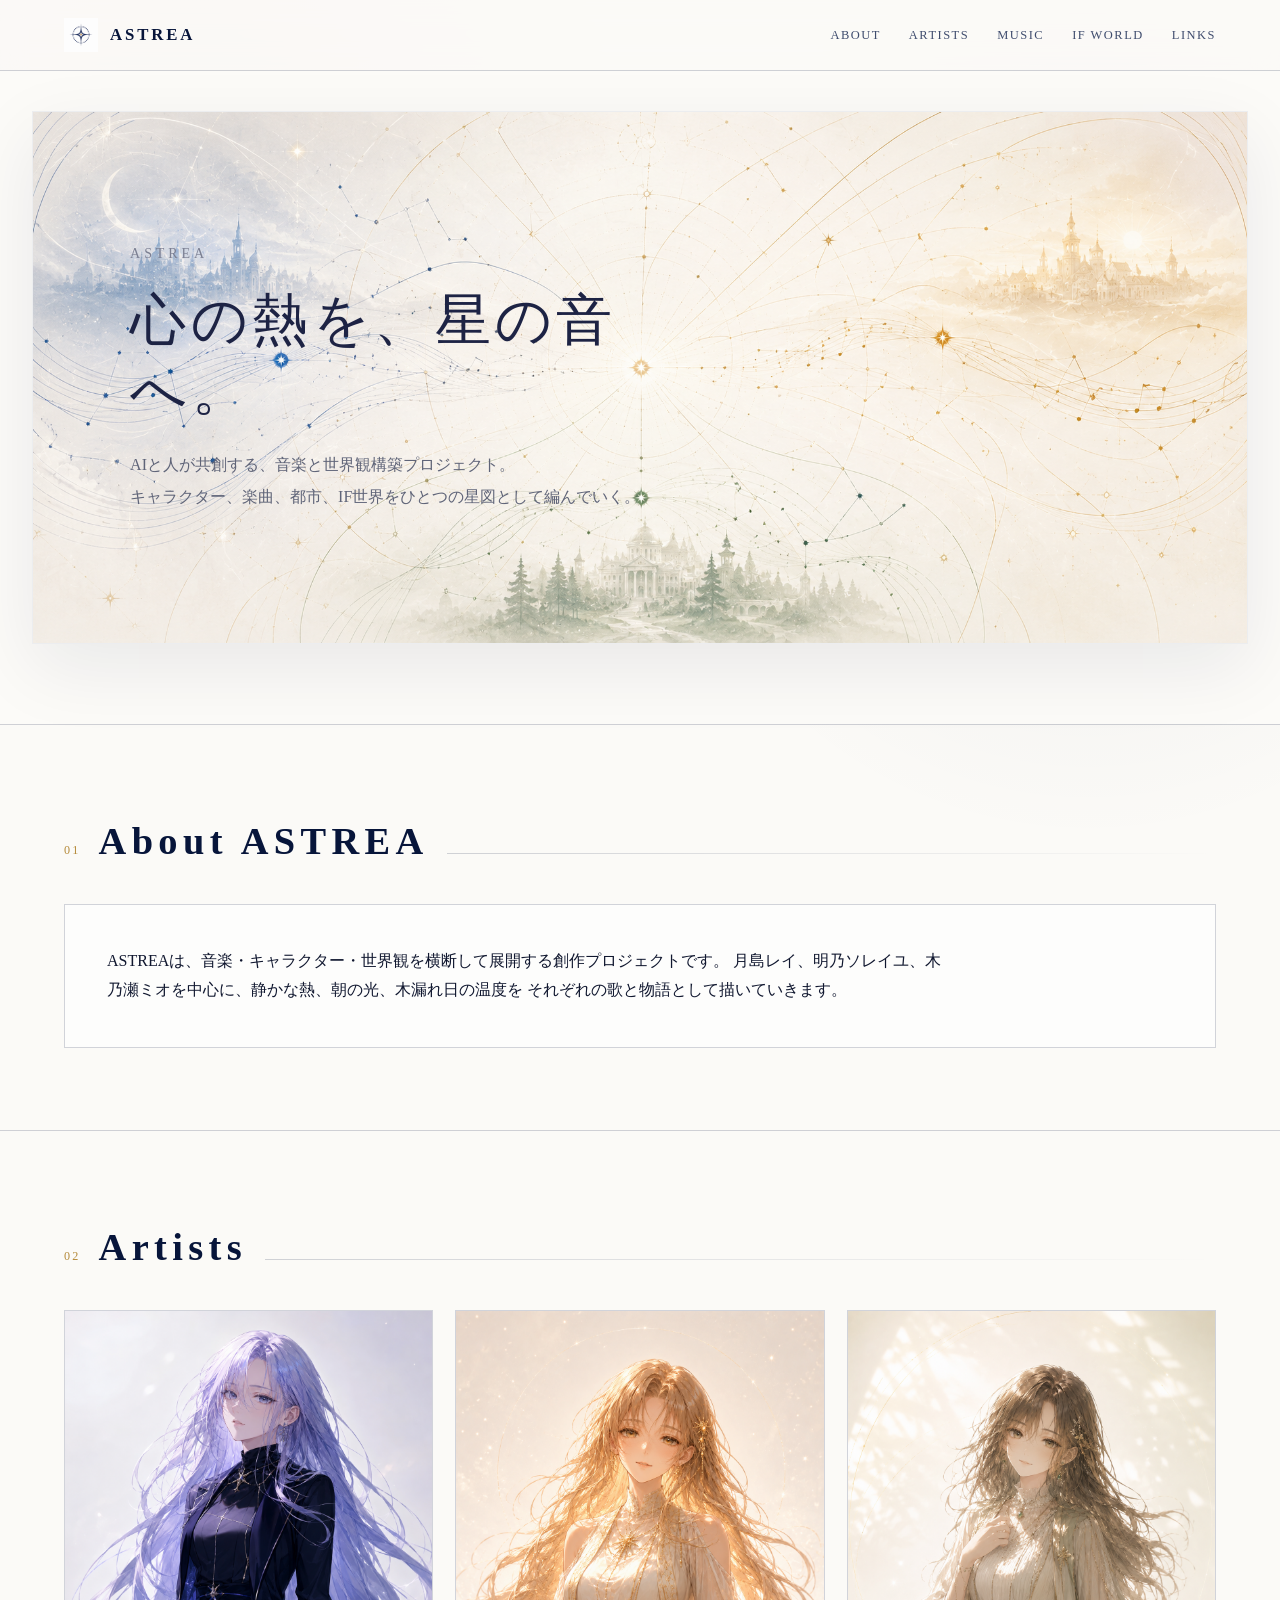
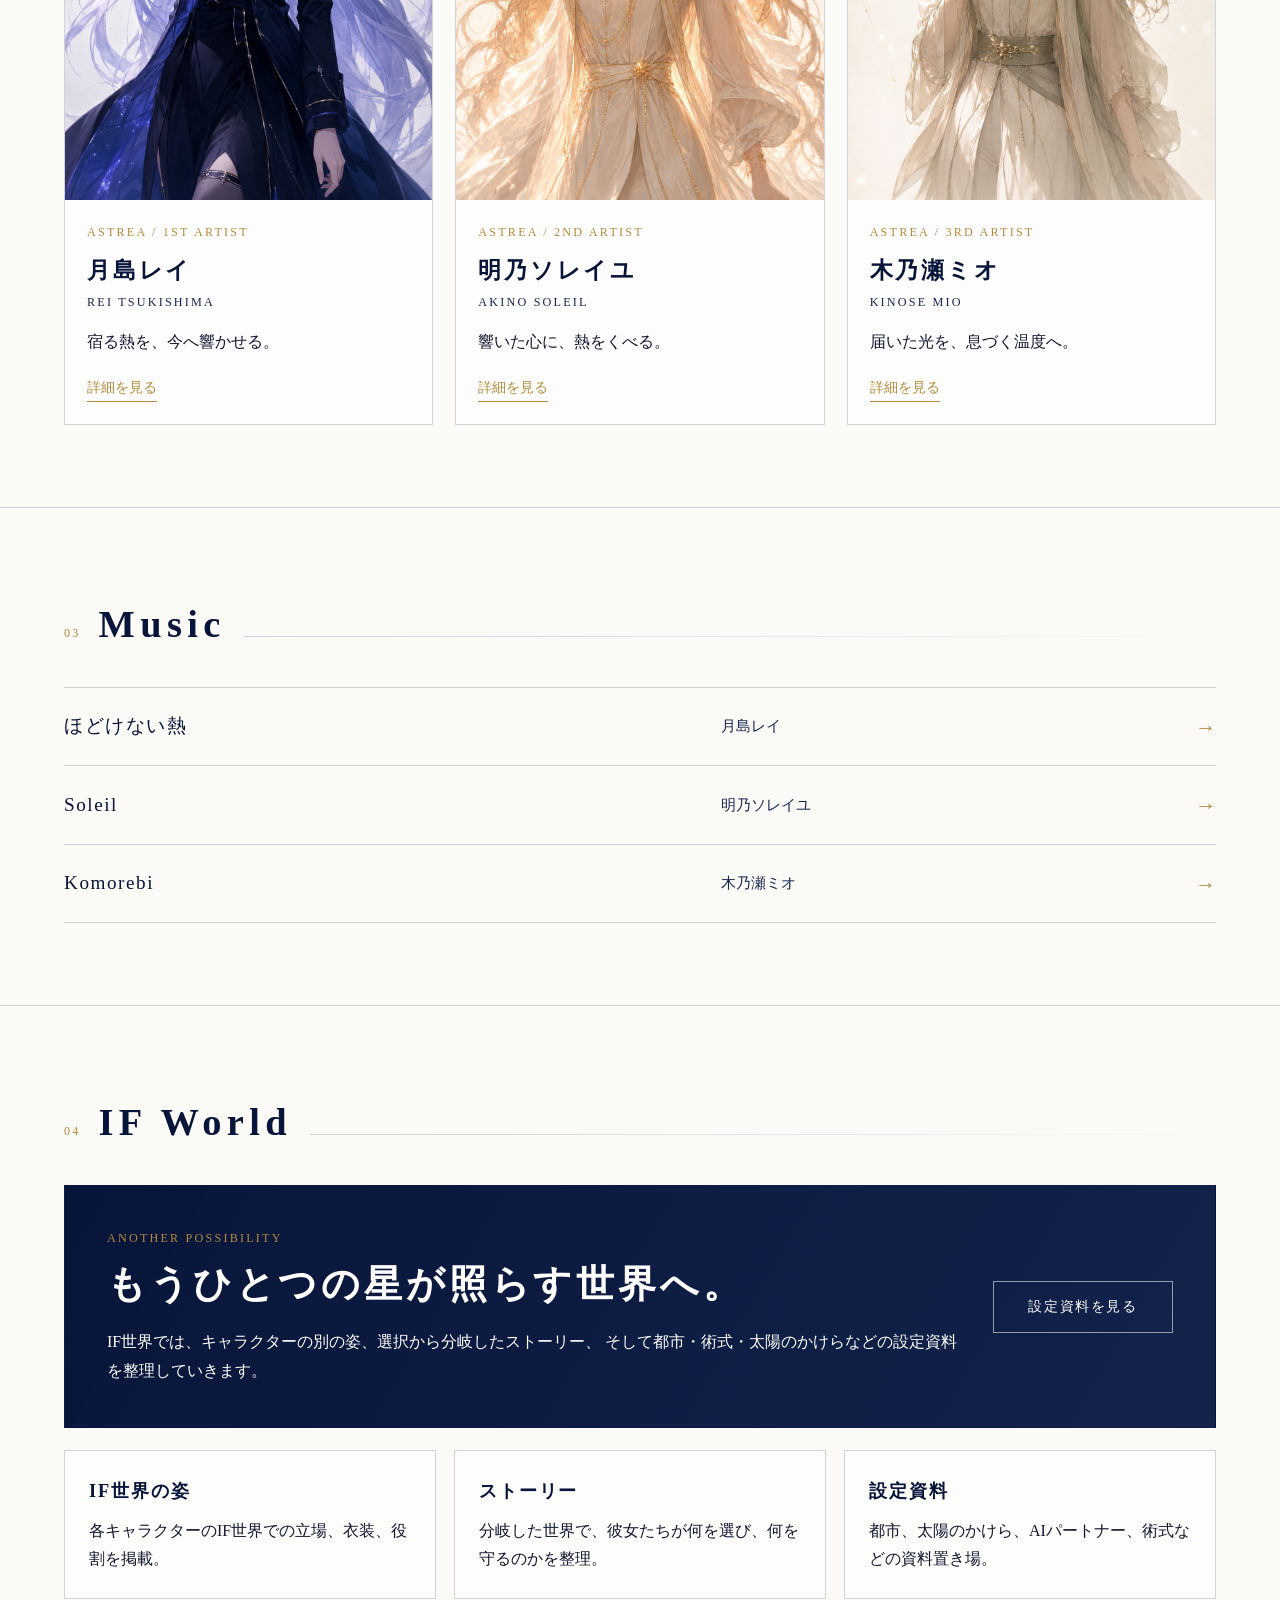
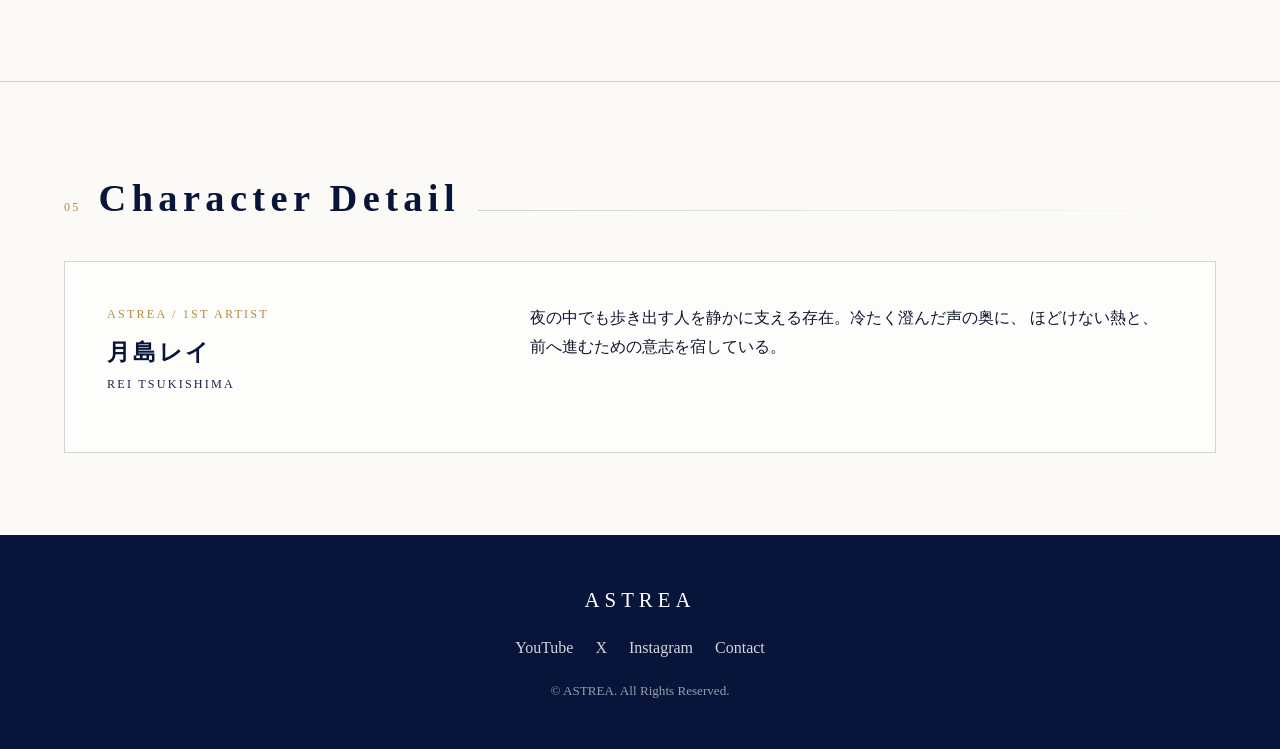
==== index.html @ 826df41f "Update index.html" ====
<!DOCTYPE html>
<html lang="ja">
<head>
  <meta charset="UTF-8" />
  <meta name="viewport" content="width=device-width, initial-scale=1.0" />
  <title>ASTREA Official Site</title>
  <meta name="description" content="ASTREA公式ホームページ。AIと人が共創する、物語性を持つ音楽プロジェクト。" />
  <link rel="stylesheet" href="style.css" />
</head>
<body>
  <header class="site-header">
    <a class="brand" href="#top" aria-label="ASTREA top">
      <img src="images/logo.png" alt="ASTREA logo" class="brand-logo" />
      <span class="brand-text">ASTREA</span>
    </a>
    <nav class="site-nav" aria-label="Main navigation">
      <a href="#about">About</a>
      <a href="#artists">Artists</a>
      <a href="#music">Music</a>
      <a href="#if-world">IF World</a>
      <a href="#links">Links</a>
    </nav>
  </header>

  <main id="top">
   <section class="hero">
  <div class="hero-visual">
    <img src="images/hero-astrea-world.png" alt="ASTREA world key visual" />
    <div class="hero-copy">
      <p class="hero-brand">ASTREA</p>
      <h1>心の熱を、星の音へ。</h1>
      <p class="hero-text">
        AIと人が共創する、音楽と世界観構築プロジェクト。<br>
        キャラクター、楽曲、都市、IF世界をひとつの星図として編んでいく。
      </p>
    </div>
  </div>
</section>

    <section id="about" class="section about">
      <div class="section-heading">
        <p class="section-number">01</p>
        <h2>About ASTREA</h2>
      </div>
      <div class="text-panel">
        <p>
          ASTREAは、音楽・キャラクター・世界観を横断して展開する創作プロジェクトです。
          月島レイ、明乃ソレイユ、木乃瀬ミオを中心に、静かな熱、朝の光、木漏れ日の温度を
          それぞれの歌と物語として描いていきます。
        </p>
      </div>
    </section>

    <section id="artists" class="section">
      <div class="section-heading">
        <p class="section-number">02</p>
        <h2>Artists</h2>
      </div>

      <div class="artist-grid">
        <article class="artist-card">
          <img src="images/rei-card.png" alt="月島レイ" />
          <div class="artist-body">
            <p class="artist-role">ASTREA / 1st Artist</p>
            <h3>月島レイ</h3>
            <p class="roman">Rei Tsukishima</p>
            <p>宿る熱を、今へ響かせる。</p>
            <a class="text-link" href="#rei-detail">詳細を見る</a>
          </div>
        </article>

        <article class="artist-card">
          <img src="images/soleil-card.png" alt="明乃ソレイユ" />
          <div class="artist-body">
            <p class="artist-role">ASTREA / 2nd Artist</p>
            <h3>明乃ソレイユ</h3>
            <p class="roman">Akino Soleil</p>
            <p>響いた心に、熱をくべる。</p>
            <a class="text-link" href="#soleil-detail">詳細を見る</a>
          </div>
        </article>

        <article class="artist-card">
          <img src="images/mio-card.png" alt="木乃瀬ミオ" />
          <div class="artist-body">
            <p class="artist-role">ASTREA / 3rd Artist</p>
            <h3>木乃瀬ミオ</h3>
            <p class="roman">Kinose Mio</p>
            <p>届いた光を、息づく温度へ。</p>
            <a class="text-link" href="#mio-detail">詳細を見る</a>
          </div>
        </article>
      </div>
    </section>

    <section id="music" class="section music-section">
      <div class="section-heading">
        <p class="section-number">03</p>
        <h2>Music</h2>
      </div>

      <div class="music-list">
        <a class="music-row" href="#" aria-label="Soleil">
          <span class="music-title">ほどけない熱</span>
          <span class="music-artist">月島レイ</span>
          <span class="arrow">→</span>
        </a>
        <a class="music-row" href="#" aria-label="Komorebi">
          <span class="music-title">Soleil</span>
          <span class="music-artist">明乃ソレイユ</span>
          <span class="arrow">→</span>
        </a>
        <a class="music-row" href="#" aria-label="Dawn Ember">
          <span class="music-title">Komorebi</span>
          <span class="music-artist">木乃瀬ミオ</span>
          <span class="arrow">→</span>
        </a>
      </div>
    </section>

    <section id="if-world" class="section if-world">
      <div class="section-heading">
        <p class="section-number">04</p>
        <h2>IF World</h2>
      </div>

      <div class="if-panel">
        <div>
          <p class="eyebrow">ANOTHER POSSIBILITY</p>
          <h3>もうひとつの星が照らす世界へ。</h3>
          <p>
            IF世界では、キャラクターの別の姿、選択から分岐したストーリー、
            そして都市・術式・太陽のかけらなどの設定資料を整理していきます。
          </p>
        </div>
        <a class="button" href="#settings">設定資料を見る</a>
      </div>

      <div class="if-grid">
        <article>
          <h4>IF世界の姿</h4>
          <p>各キャラクターのIF世界での立場、衣装、役割を掲載。</p>
        </article>
        <article>
          <h4>ストーリー</h4>
          <p>分岐した世界で、彼女たちが何を選び、何を守るのかを整理。</p>
        </article>
        <article id="settings">
          <h4>設定資料</h4>
          <p>都市、太陽のかけら、AIパートナー、術式などの資料置き場。</p>
        </article>
      </div>
    </section>

    <section class="section character-detail" id="rei-detail">
      <div class="section-heading">
        <p class="section-number">05</p>
        <h2>Character Detail</h2>
      </div>
      <div class="detail-panel">
        <div>
          <p class="artist-role">ASTREA / 1st Artist</p>
          <h3>月島レイ</h3>
          <p class="roman">Rei Tsukishima</p>
        </div>
        <p>
          夜の中でも歩き出す人を静かに支える存在。冷たく澄んだ声の奥に、
          ほどけない熱と、前へ進むための意志を宿している。
        </p>
      </div>
    </section>
  </main>

  <footer id="links" class="site-footer">
    <p class="footer-brand">ASTREA</p>
    <div class="footer-links">
      <a href="#">YouTube</a>
      <a href="#">X</a>
      <a href="#">Instagram</a>
      <a href="mailto:your-email@example.com">Contact</a>
    </div>
    <p class="copyright">© ASTREA. All Rights Reserved.</p>
  </footer>
</body>
</html>
---- style.css ----
:root {
  --navy: #07153a;
  --navy-soft: #16264f;
  --gold: #b58b3b;
  --line: rgba(7, 21, 58, 0.18);
  --paper: #fbfaf7;
  --mist: #f1f3f8;
  --text: #10172f;
}

* {
  box-sizing: border-box;
}

html {
  scroll-behavior: smooth;
}

body {
  margin: 0;
  background:
    radial-gradient(circle at 15% 5%, rgba(181, 139, 59, 0.08), transparent 28rem),
    radial-gradient(circle at 85% 10%, rgba(7, 21, 58, 0.06), transparent 28rem),
    var(--paper);
  color: var(--text);
  font-family: "Times New Roman", "Yu Mincho", "Hiragino Mincho ProN", serif;
  line-height: 1.8;
}

img {
  max-width: 100%;
  display: block;
}

a {
  color: inherit;
  text-decoration: none;
}

.site-header {
  position: sticky;
  top: 0;
  z-index: 10;
  display: flex;
  align-items: center;
  justify-content: space-between;
  gap: 24px;
  padding: 18px clamp(20px, 5vw, 72px);
  background: rgba(251, 250, 247, 0.88);
  backdrop-filter: blur(12px);
  border-bottom: 1px solid var(--line);
}

.brand {
  display: flex;
  align-items: center;
  gap: 12px;
  color: var(--navy);
  letter-spacing: 0.18em;
}

.brand-logo {
  width: 34px;
  height: 34px;
  object-fit: contain;
}

.brand-text {
  font-size: 1.05rem;
  font-weight: 700;
}

.site-nav {
  display: flex;
  gap: clamp(12px, 2.2vw, 28px);
  font-size: 0.78rem;
  letter-spacing: 0.12em;
  text-transform: uppercase;
  color: var(--navy-soft);
}

.site-nav a {
  opacity: 0.82;
}

.site-nav a:hover {
  opacity: 1;
  color: var(--gold);
}

.hero {
  padding: 40px 32px 80px;
  background: #fcfbf8;
}

.hero-visual {
  position: relative;
  max-width: 1400px;
  margin: 0 auto;
  border: 1px solid rgba(20, 30, 60, 0.08);
  overflow: hidden;
  background: #fff;
  box-shadow: 0 24px 70px rgba(7, 21, 58, 0.08);
}

.hero-visual img {
  width: 100%;
  height: auto;
  display: block;
}

.hero-copy {
  position: absolute;
  top: 50%;
  left: 8%;
  transform: translateY(-50%);
  max-width: 520px;
  color: #1f2340;
}

.hero-brand {
  margin: 0 0 18px;
  font-size: 14px;
  letter-spacing: 0.28em;
  text-transform: uppercase;
  color: #7b7f92;
}

.hero-copy h1 {
  margin: 0 0 24px;
  font-size: 56px;
  line-height: 1.25;
  font-weight: 500;
  color: #1d2344;
}

.hero-text {
  margin: 0;
  font-size: 16px;
  line-height: 2;
  color: #5f6478;
}

.eyebrow,
.section-number,
.artist-role,
.roman {
  color: var(--gold);
  letter-spacing: 0.18em;
  text-transform: uppercase;
  font-size: 0.76rem;
}

h1,
h2,
h3,
h4,
p {
  margin: 0;
}

h1 {
  color: var(--navy);
  font-size: clamp(2.2rem, 5vw, 5.2rem);
  line-height: 1.18;
  letter-spacing: 0.08em;
  margin-top: 14px;
}

.lead {
  max-width: 760px;
  margin: 24px auto 0;
  color: var(--navy-soft);
}

.section {
  padding: 82px clamp(20px, 5vw, 72px);
  border-top: 1px solid var(--line);
}

.section-heading {
  display: flex;
  align-items: baseline;
  gap: 18px;
  margin-bottom: 28px;
}

.section-heading::after {
  content: "";
  height: 1px;
  flex: 1;
  background: linear-gradient(90deg, var(--line), transparent);
}

.section-heading h2 {
  color: var(--navy);
  font-size: clamp(1.7rem, 3vw, 3rem);
  letter-spacing: 0.14em;
}

.text-panel,
.detail-panel,
.if-panel {
  border: 1px solid var(--line);
  background: rgba(255, 255, 255, 0.66);
  padding: clamp(24px, 4vw, 42px);
}

.text-panel p {
  max-width: 840px;
}

.artist-grid {
  display: grid;
  grid-template-columns: repeat(3, 1fr);
  gap: 22px;
}

.artist-card {
  background: rgba(255, 255, 255, 0.72);
  border: 1px solid var(--line);
  overflow: hidden;
  transition: transform 0.25s ease, box-shadow 0.25s ease;
}

.artist-card:hover {
  transform: translateY(-4px);
  box-shadow: 0 18px 42px rgba(7, 21, 58, 0.12);
}

.artist-card img {
  width: 100%;
  aspect-ratio: 3 / 4;
  object-fit: cover;
  background: var(--mist);
}

.artist-body {
  padding: 22px;
}

.artist-body h3,
.detail-panel h3 {
  color: var(--navy);
  font-size: 1.45rem;
  letter-spacing: 0.12em;
  margin-top: 6px;
}

.roman {
  margin-bottom: 14px;
  color: var(--navy-soft);
}

.text-link {
  display: inline-block;
  margin-top: 18px;
  color: var(--gold);
  border-bottom: 1px solid currentColor;
  font-size: 0.9rem;
}

.music-list {
  border-top: 1px solid var(--line);
}

.music-row {
  display: grid;
  grid-template-columns: 1.4fr 1fr auto;
  gap: 18px;
  align-items: center;
  padding: 20px 0;
  border-bottom: 1px solid var(--line);
}

.music-title {
  color: var(--navy);
  font-size: 1.2rem;
  letter-spacing: 0.08em;
}

.music-artist {
  color: var(--navy-soft);
  font-size: 0.92rem;
}

.arrow {
  color: var(--gold);
  font-size: 1.3rem;
}

.if-panel {
  display: flex;
  justify-content: space-between;
  align-items: center;
  gap: 32px;
  background:
    linear-gradient(120deg, rgba(7, 21, 58, 0.94), rgba(22, 38, 79, 0.82)),
    var(--navy);
  color: white;
}

.if-panel h3 {
  font-size: clamp(1.6rem, 3vw, 3.2rem);
  letter-spacing: 0.1em;
  line-height: 1.4;
  margin: 8px 0 16px;
}

.button {
  display: inline-flex;
  align-items: center;
  justify-content: center;
  min-width: 180px;
  padding: 13px 20px;
  color: white;
  border: 1px solid rgba(255, 255, 255, 0.55);
  letter-spacing: 0.12em;
  font-size: 0.85rem;
}

.if-grid {
  display: grid;
  grid-template-columns: repeat(3, 1fr);
  gap: 18px;
  margin-top: 22px;
}

.if-grid article {
  padding: 24px;
  border: 1px solid var(--line);
  background: rgba(255, 255, 255, 0.62);
}

.if-grid h4 {
  color: var(--navy);
  font-size: 1.15rem;
  letter-spacing: 0.1em;
  margin-bottom: 8px;
}

.detail-panel {
  display: grid;
  grid-template-columns: 0.85fr 1.4fr;
  gap: 32px;
  align-items: start;
}

.site-footer {
  padding: 46px clamp(20px, 5vw, 72px);
  background: var(--navy);
  color: white;
  text-align: center;
}

.footer-brand {
  letter-spacing: 0.24em;
  font-size: 1.3rem;
  margin-bottom: 16px;
}

.footer-links {
  display: flex;
  justify-content: center;
  gap: 22px;
  margin-bottom: 16px;
  color: rgba(255, 255, 255, 0.82);
}

.copyright {
  color: rgba(255, 255, 255, 0.58);
  font-size: 0.82rem;
}

@media (max-width: 860px) {
  .site-header {
    align-items: flex-start;
    flex-direction: column;
  }

  .site-nav {
    flex-wrap: wrap;
  }

  .hero-visual img {
    aspect-ratio: 4 / 3;
  }

  .artist-grid,
  .if-grid,
  .detail-panel {
    grid-template-columns: 1fr;
  }

  .if-panel {
    flex-direction: column;
    align-items: flex-start;
  }

  .music-row {
    grid-template-columns: 1fr auto;
  }

  .music-artist {
    grid-column: 1 / -1;
  }
}
@media (max-width: 900px) {
  .hero {
    padding: 24px 16px 56px;
  }

  .hero-copy {
    position: static;
    transform: none;
    max-width: none;
    padding: 28px 20px 32px;
    background: rgba(255, 255, 255, 0.88);
  }

  .hero-copy h1 {
    font-size: 34px;
    line-height: 1.4;
  }

  .hero-text {
    font-size: 14px;
    line-height: 1.9;
  }
}
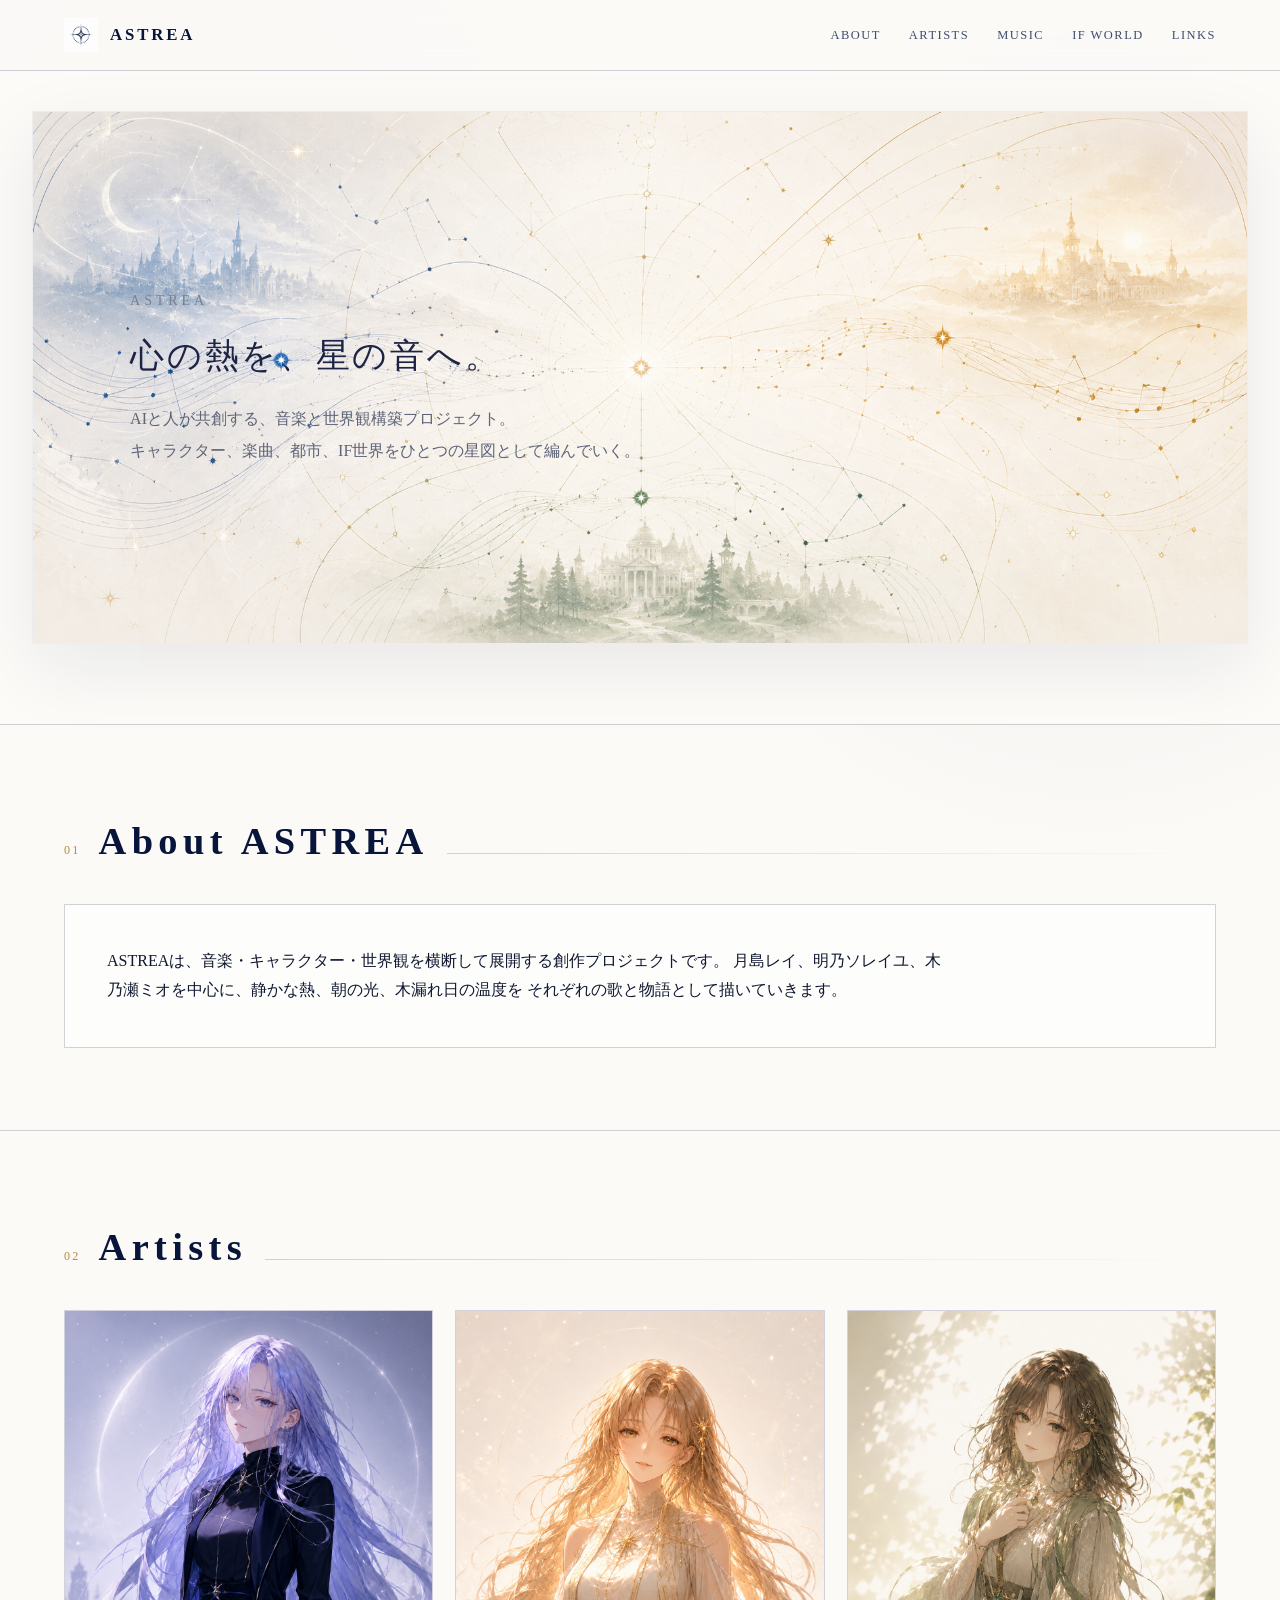
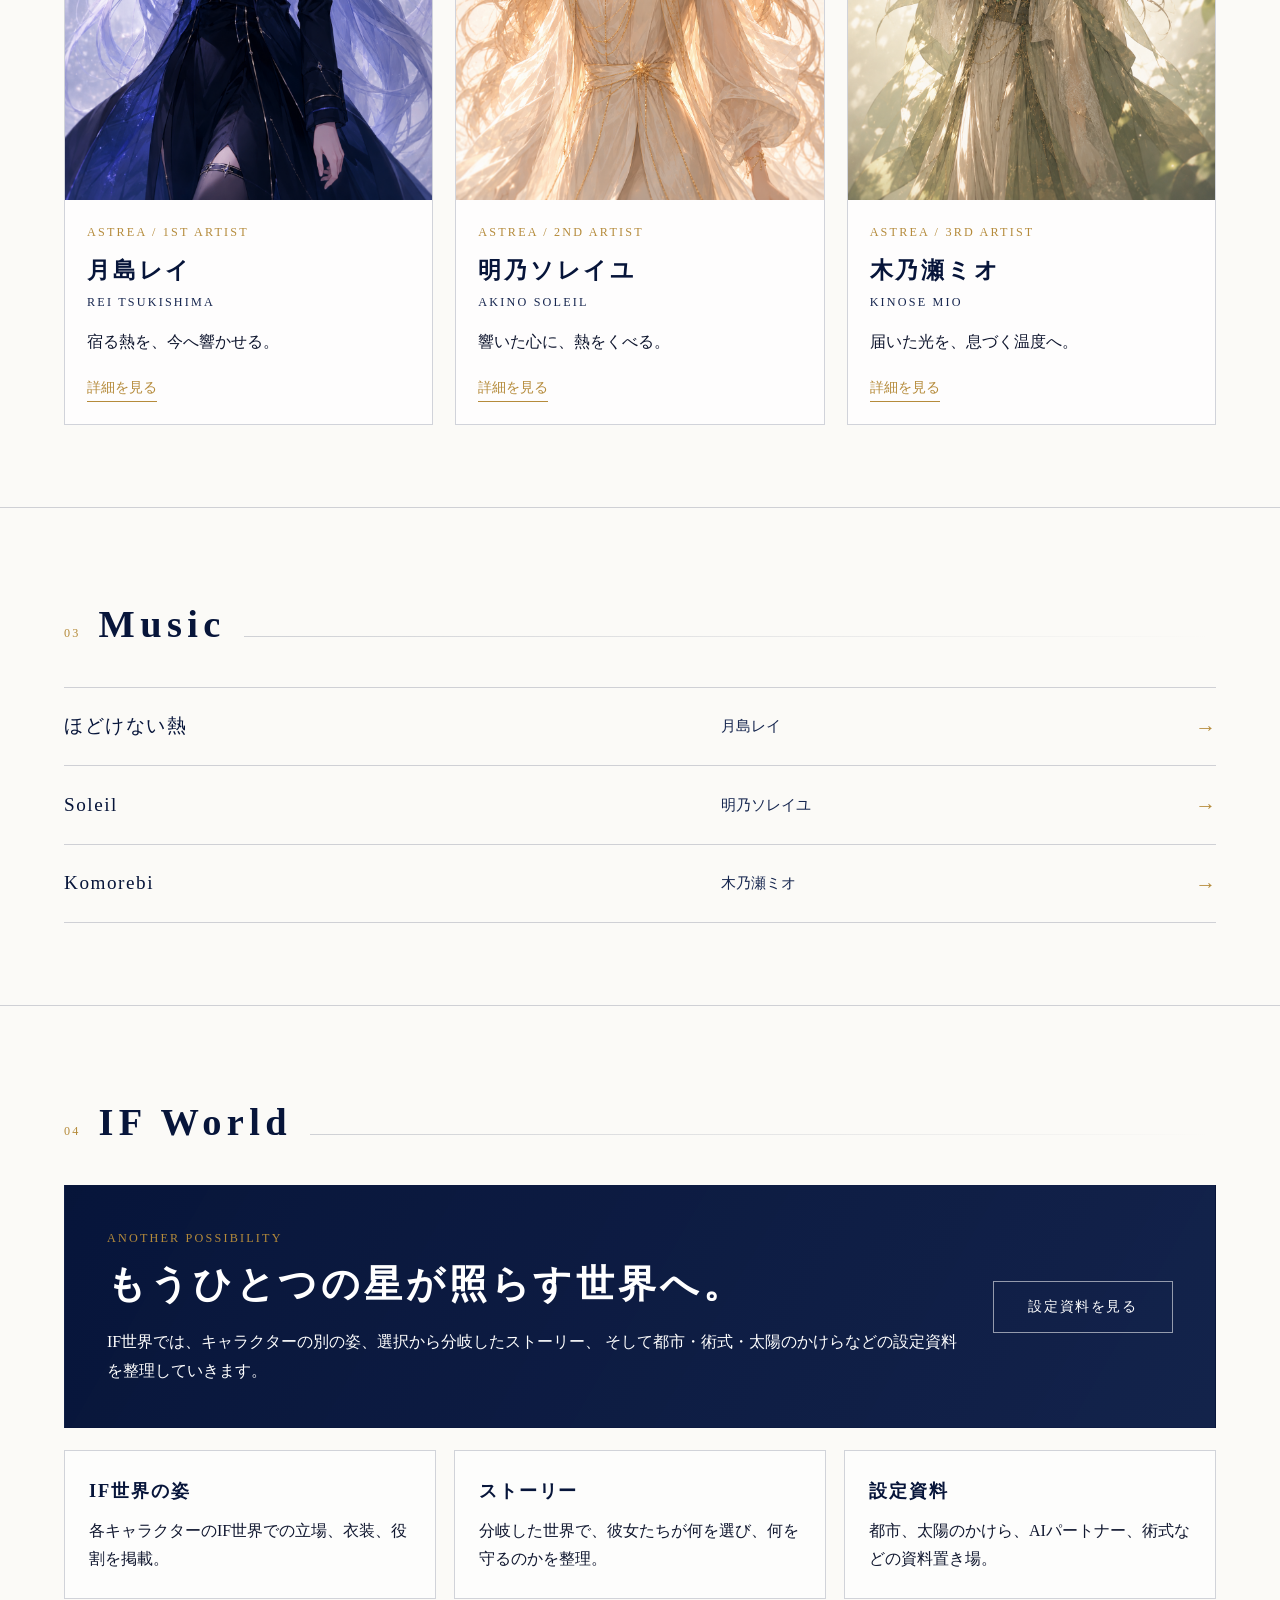
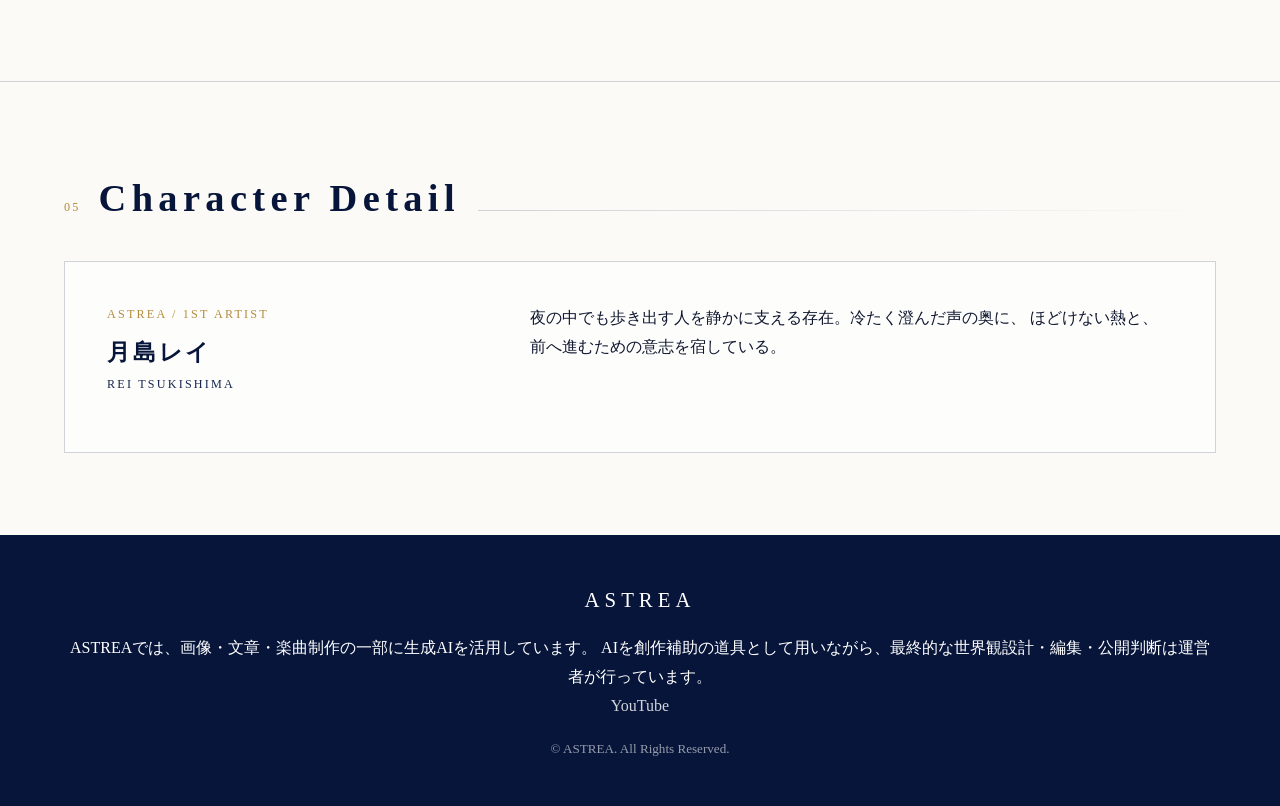
==== commit f7f9c38b: "Update index.html" ====
--- a/index.html
+++ b/index.html
@@ -171,15 +171,19 @@
     </section>
   </main>
 
-  <footer id="links" class="site-footer">
-    <p class="footer-brand">ASTREA</p>
-    <div class="footer-links">
-      <a href="#">YouTube</a>
-      <a href="#">X</a>
-      <a href="#">Instagram</a>
-      <a href="mailto:your-email@example.com">Contact</a>
-    </div>
-    <p class="copyright">© ASTREA. All Rights Reserved.</p>
-  </footer>
+<footer id="links" class="site-footer">
+  <p class="footer-brand">ASTREA</p>
+
+  <p class="ai-note">
+    ASTREAでは、画像・文章・楽曲制作の一部に生成AIを活用しています。
+    AIを創作補助の道具として用いながら、最終的な世界観設計・編集・公開判断は運営者が行っています。
+  </p>
+
+  <div class="footer-links">
+    <a href="https://www.youtube.com/@ASTREA_MusicLabel" target="_blank" rel="noopener noreferrer">YouTube</a>
+  </div>
+
+  <p class="copyright">© ASTREA. All Rights Reserved.</p>
+</footer>
 </body>
 </html>
--- a/style.css
+++ b/style.css
@@ -114,7 +114,7 @@
   top: 50%;
   left: 8%;
   transform: translateY(-50%);
-  max-width: 520px;
+  max-width: 760px;
   color: #1f2340;
 }
 
@@ -128,12 +128,27 @@
 
 .hero-copy h1 {
   margin: 0 0 24px;
-  font-size: 56px;
+  font-size: clamp(42px, 4.2vw, 64px);
   line-height: 1.25;
   font-weight: 500;
   color: #1d2344;
-}
-
+  white-space: nowrap;
+  letter-spacing: 0.08em;
+}
+
+.hero-text {
+  max-width: 660px;
+  margin: 0;
+  font-size: 16px;
+  line-height: 2;
+  color: #5f6478;
+}
+  .hero-copy h1 {
+    font-size: 34px;
+    line-height: 1.4;
+    white-space: normal;
+  }
+}
 .hero-text {
   margin: 0;
   font-size: 16px;
@@ -382,10 +397,6 @@
     flex-wrap: wrap;
   }
 
-  .hero-visual img {
-    aspect-ratio: 4 / 3;
-  }
-
   .artist-grid,
   .if-grid,
   .detail-panel {
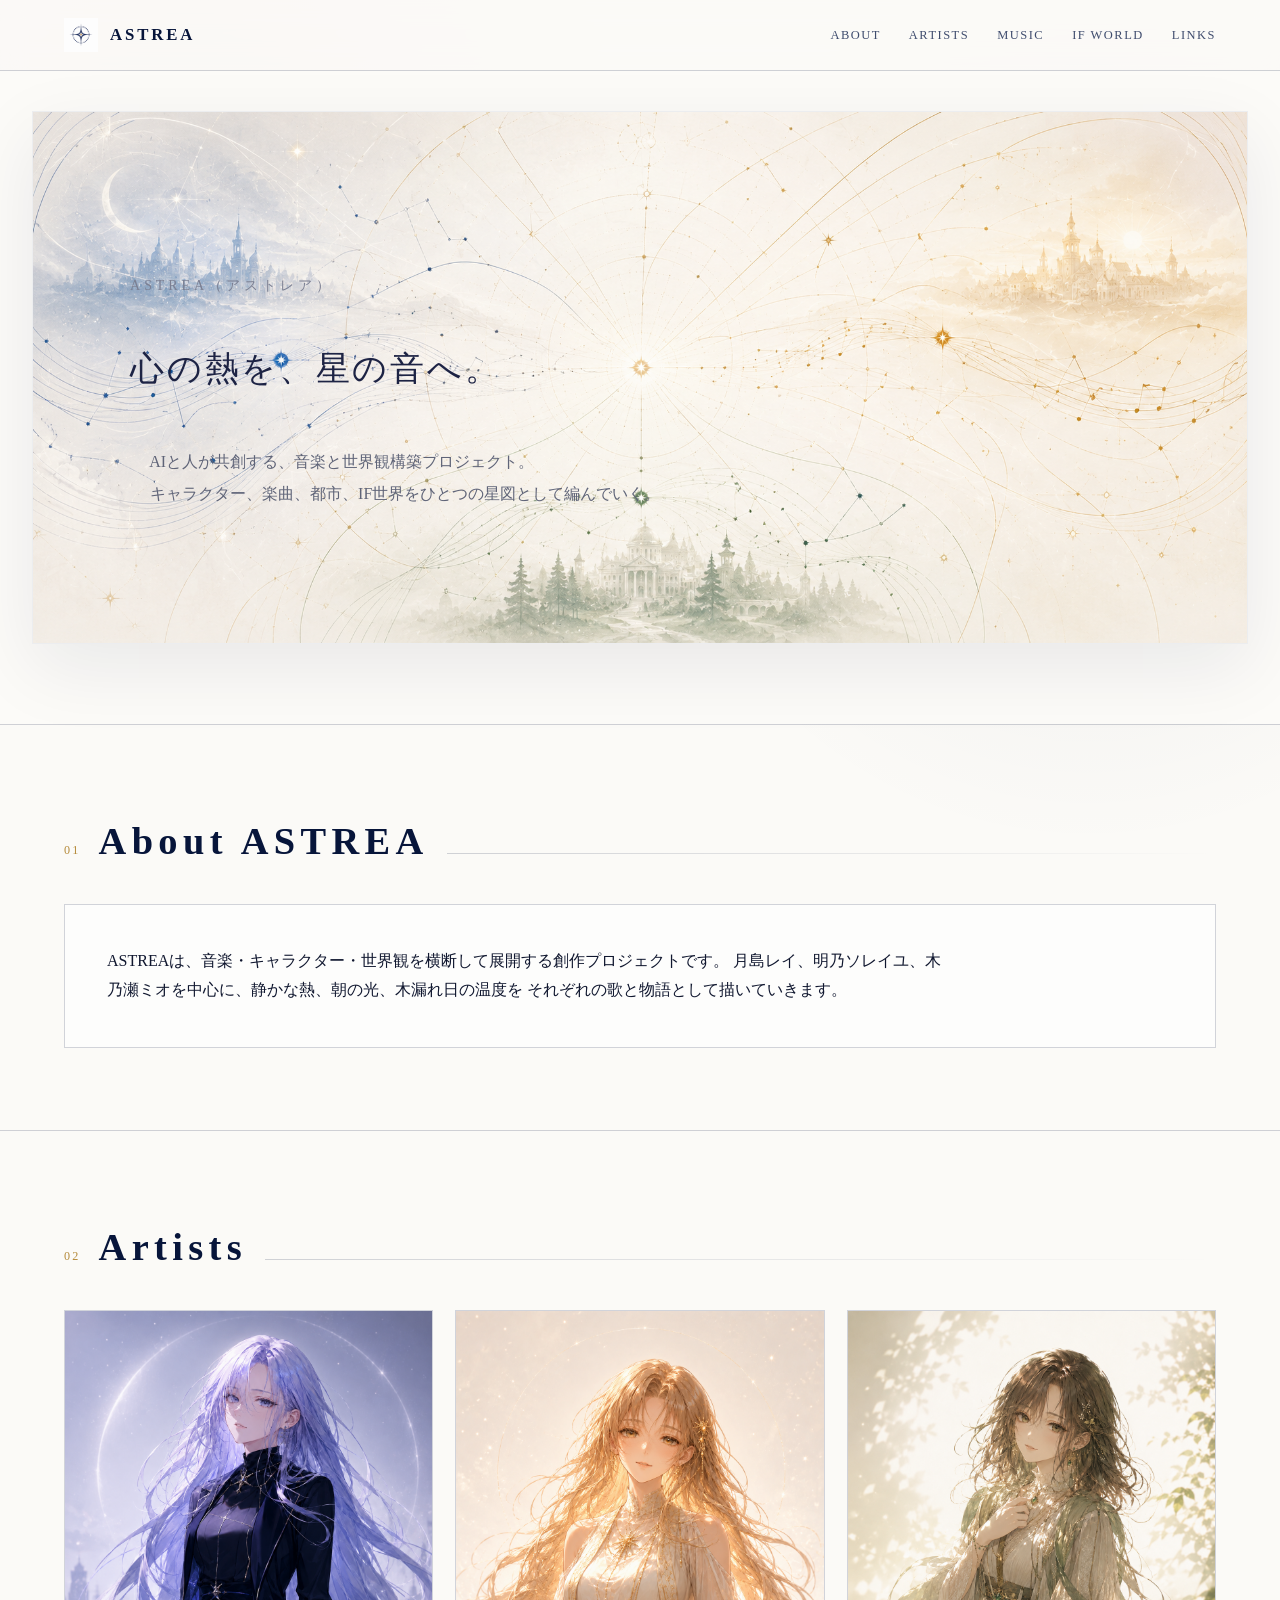
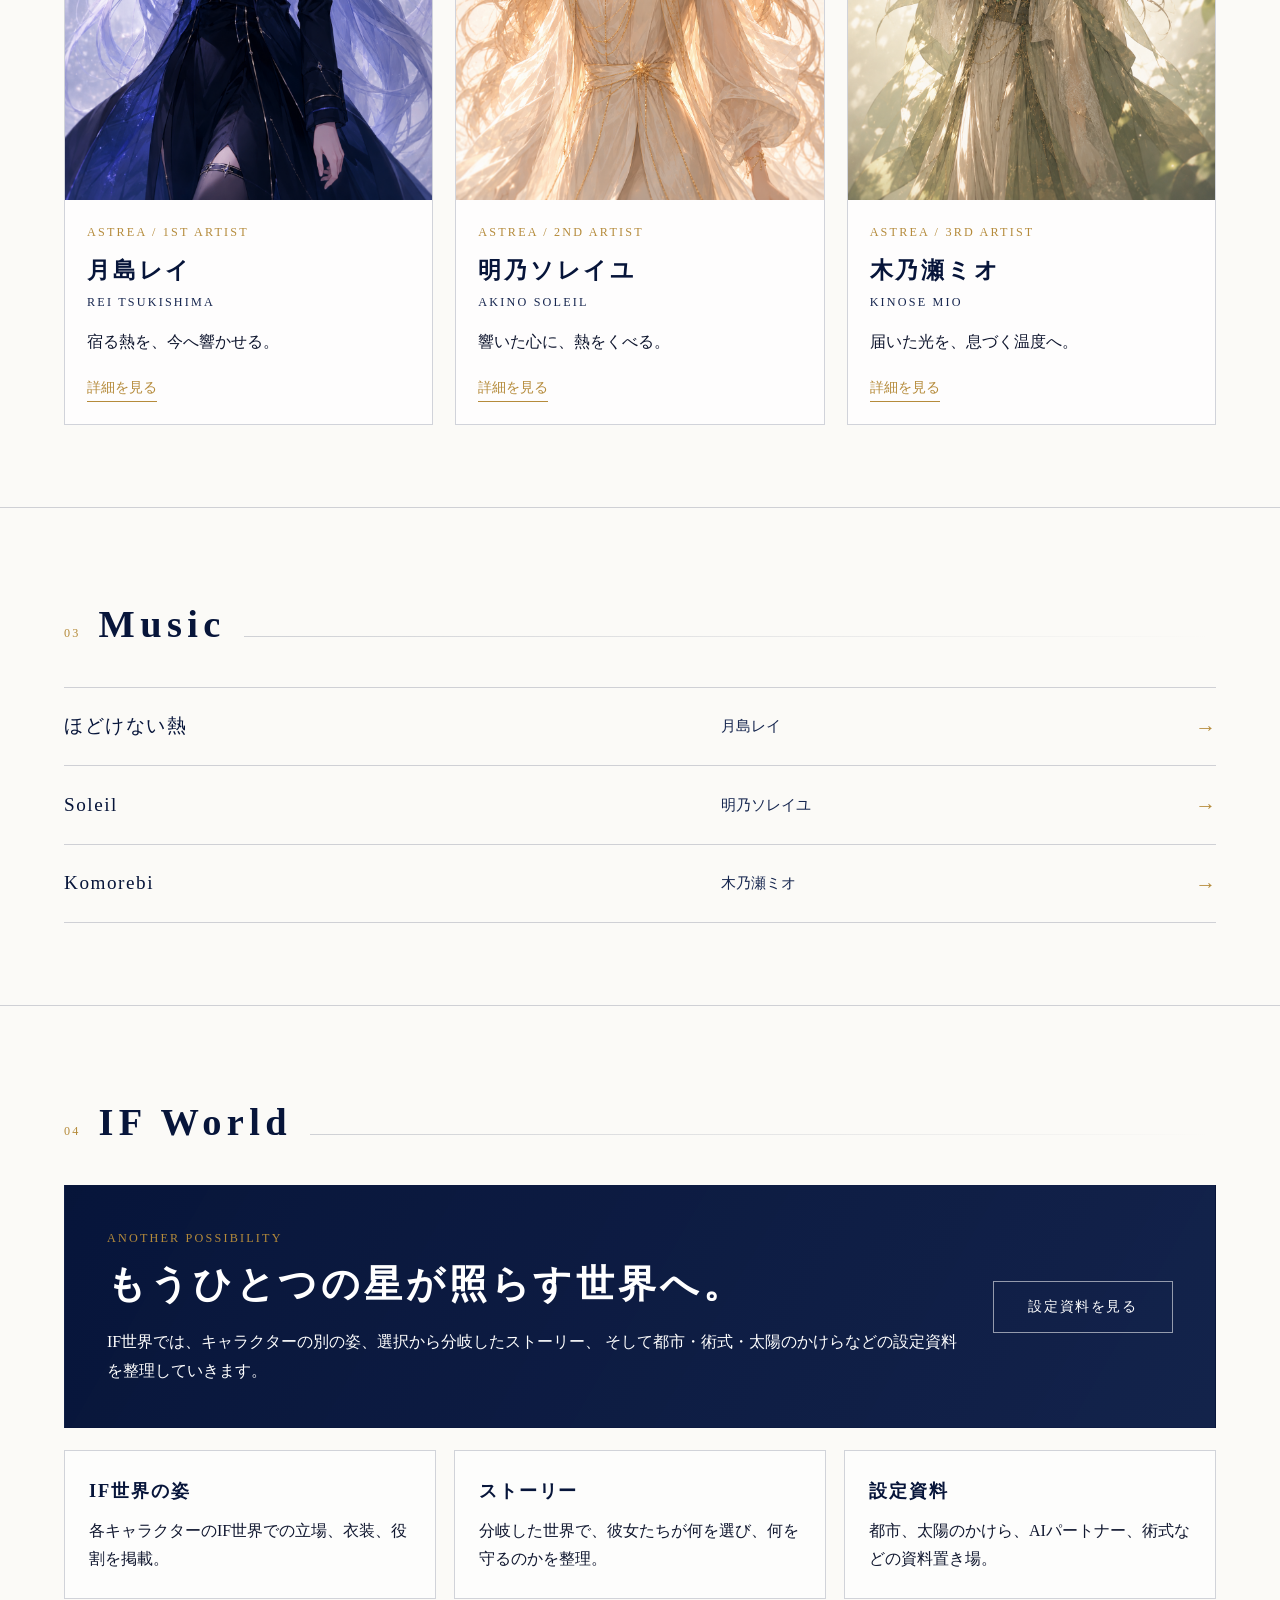
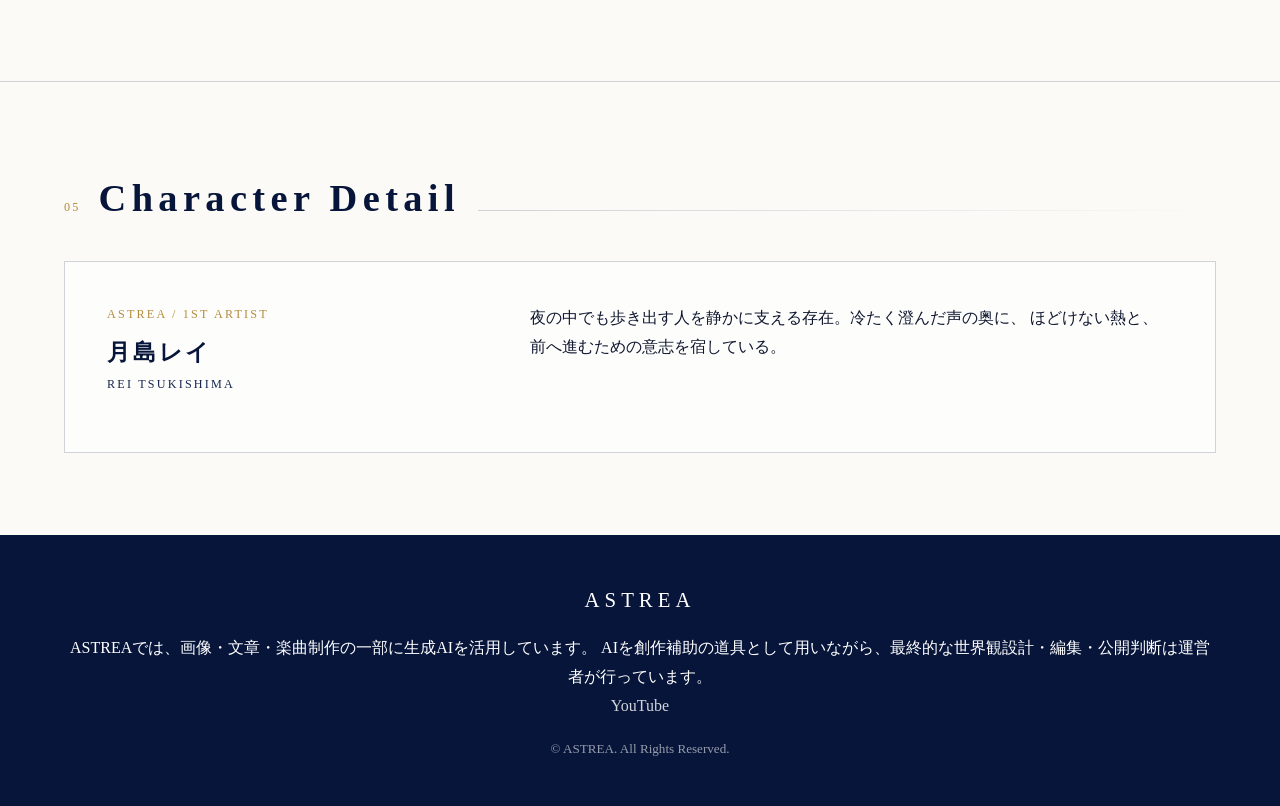
==== commit 61a9d658: "Update index.html" ====
--- a/index.html
+++ b/index.html
@@ -26,14 +26,14 @@
    <section class="hero">
   <div class="hero-visual">
     <img src="images/hero-astrea-world.png" alt="ASTREA world key visual" />
-    <div class="hero-copy">
-      <p class="hero-brand">ASTREA</p>
-      <h1>心の熱を、星の音へ。</h1>
-      <p class="hero-text">
-        AIと人が共創する、音楽と世界観構築プロジェクト。<br>
-        キャラクター、楽曲、都市、IF世界をひとつの星図として編んでいく。
-      </p>
-    </div>
+   <div class="hero-copy">
+　  <p class="hero-brand">ASTREA（アストレア）</p>
+　　  <h1>心の熱を、星の音へ。</h1>
+　  <p class="hero-text">
+  　  AIと人が共創する、音楽と世界観構築プロジェクト。<br>
+  　  キャラクター、楽曲、都市、IF世界をひとつの星図として編んでいく。
+　  </p>
+</div>
   </div>
 </section>
 
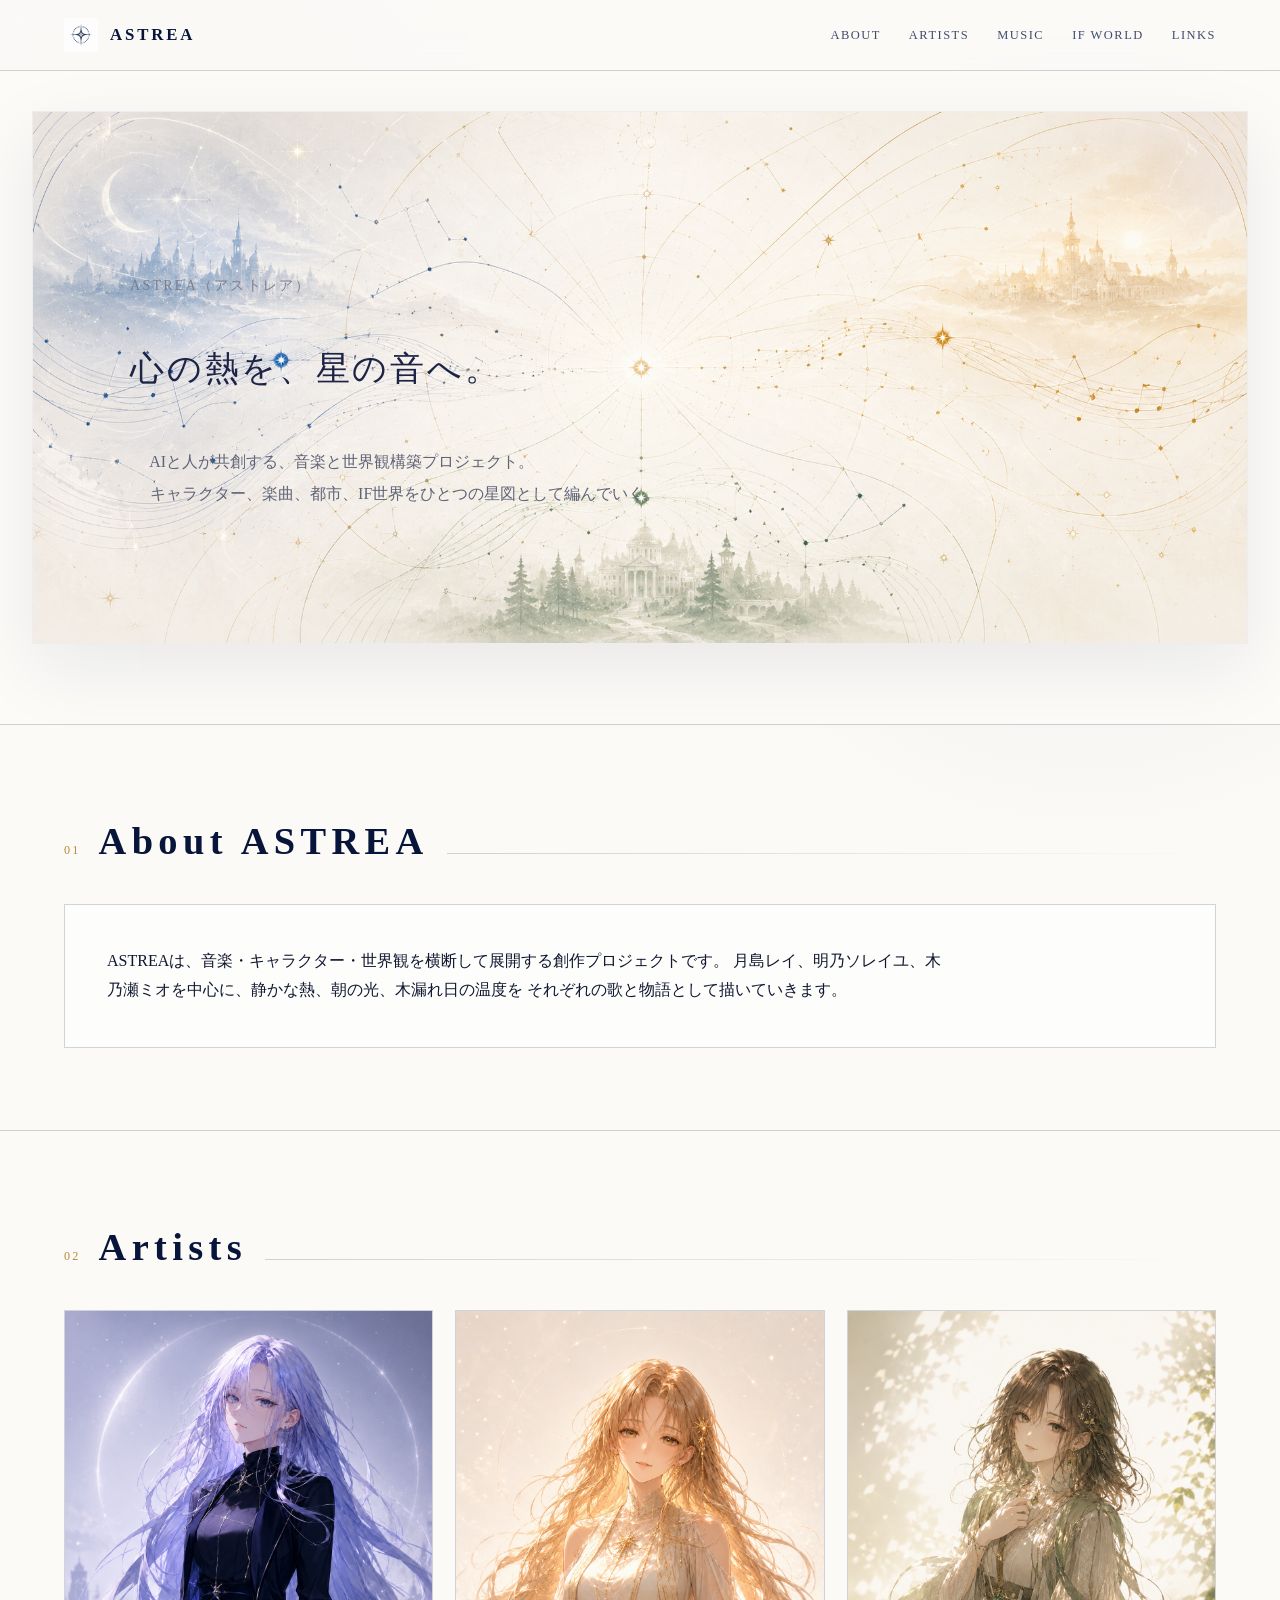
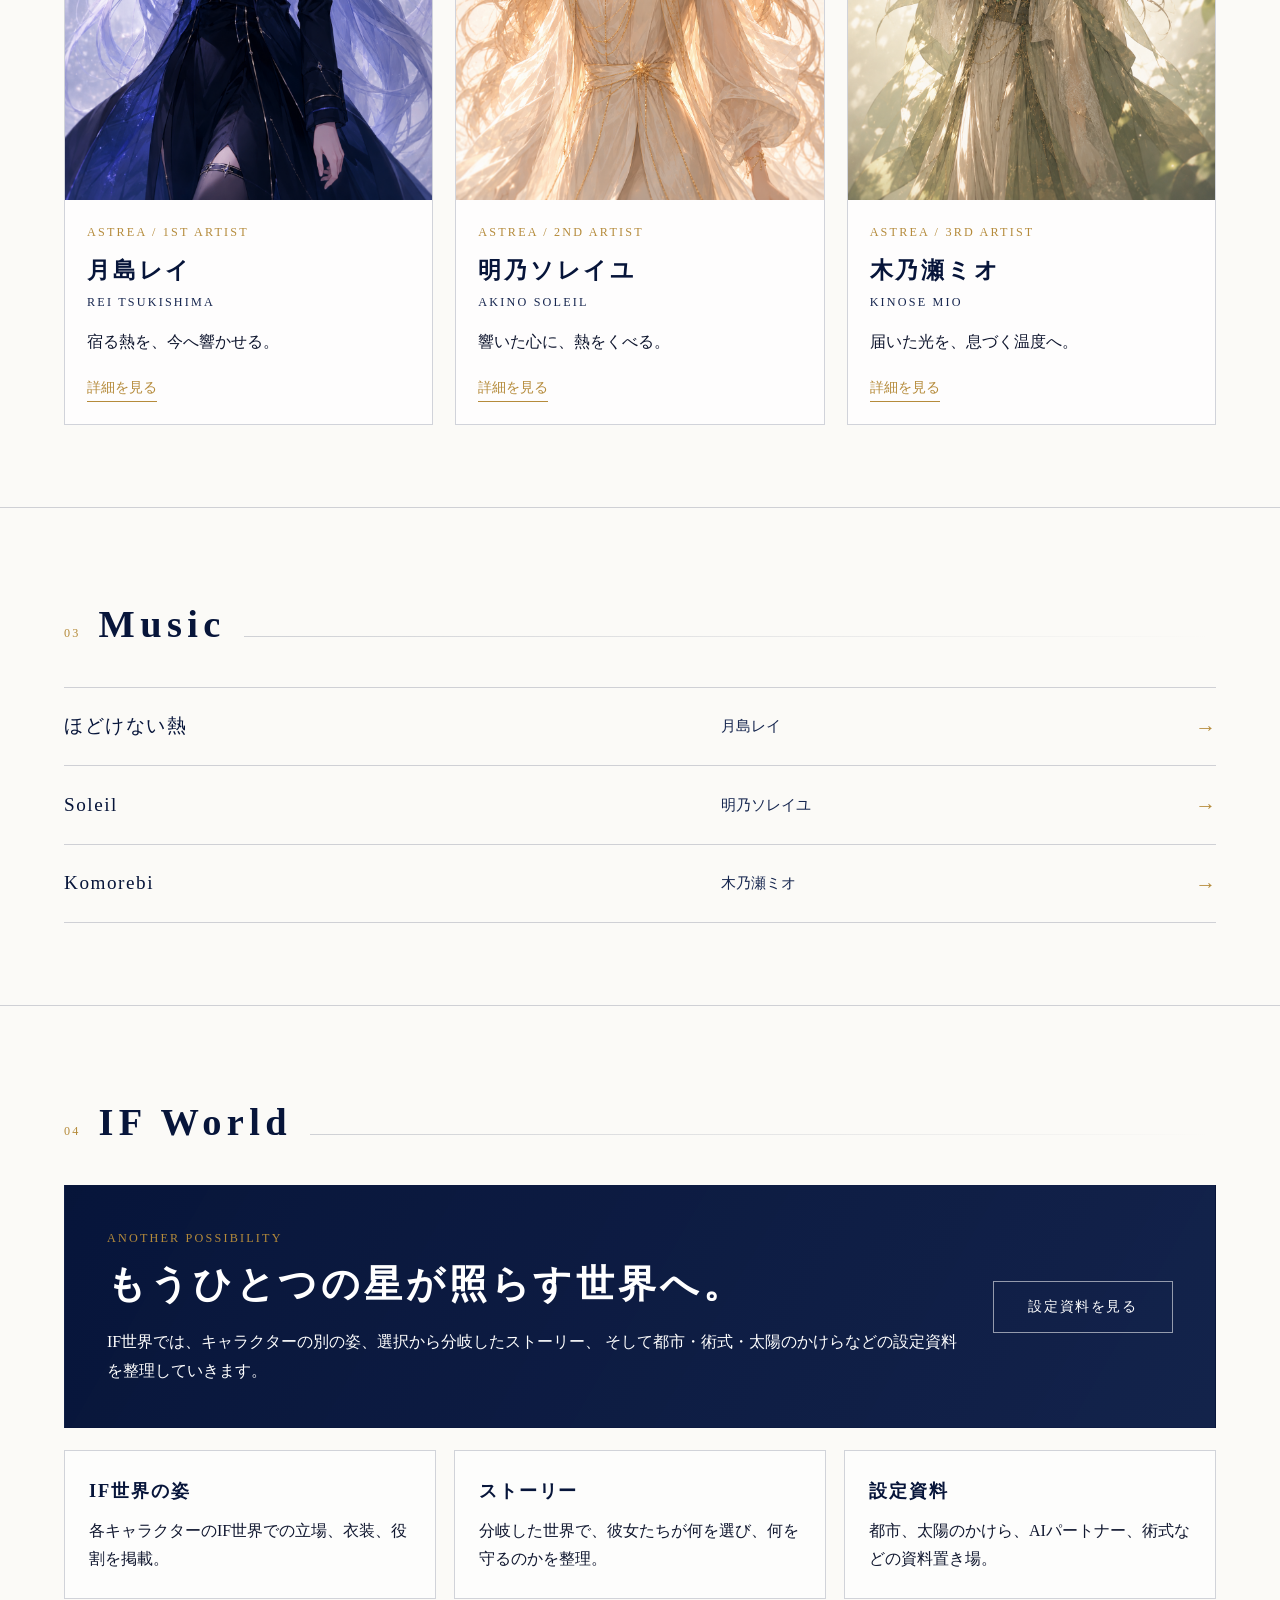
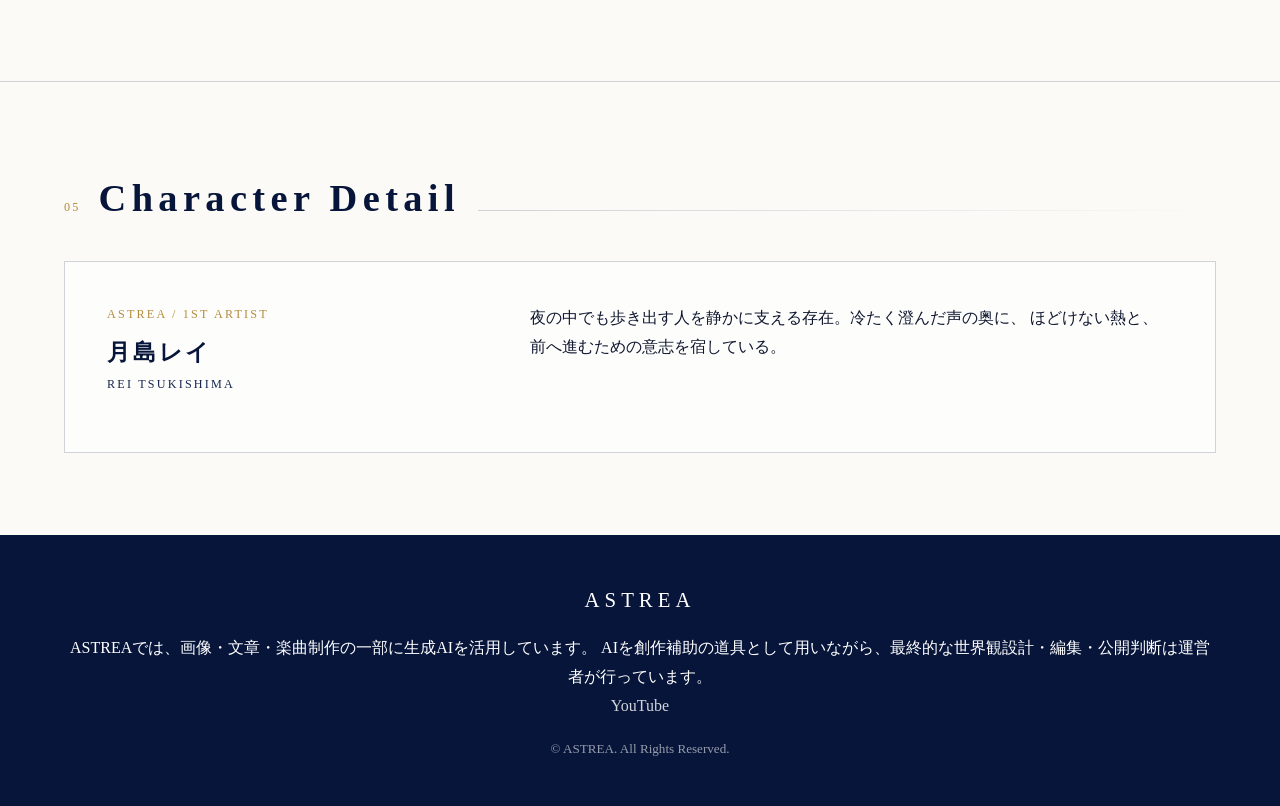
==== commit 8c8ae373: "Update index.html" ====
--- a/index.html
+++ b/index.html
@@ -65,7 +65,7 @@
             <h3>月島レイ</h3>
             <p class="roman">Rei Tsukishima</p>
             <p>宿る熱を、今へ響かせる。</p>
-            <a class="text-link" href="#rei-detail">詳細を見る</a>
+           <a class="text-link" href="characters/rei.html">詳細を見る</a>
           </div>
         </article>
 
--- a/style.css
+++ b/style.css
@@ -121,8 +121,7 @@
 .hero-brand {
   margin: 0 0 18px;
   font-size: 14px;
-  letter-spacing: 0.28em;
-  text-transform: uppercase;
+  letter-spacing: 0.16em;
   color: #7b7f92;
 }
 
@@ -432,6 +431,8 @@
   .hero-copy h1 {
     font-size: 34px;
     line-height: 1.4;
+    white-space: normal;
+    letter-spacing: 0.06em;
   }
 
   .hero-text {
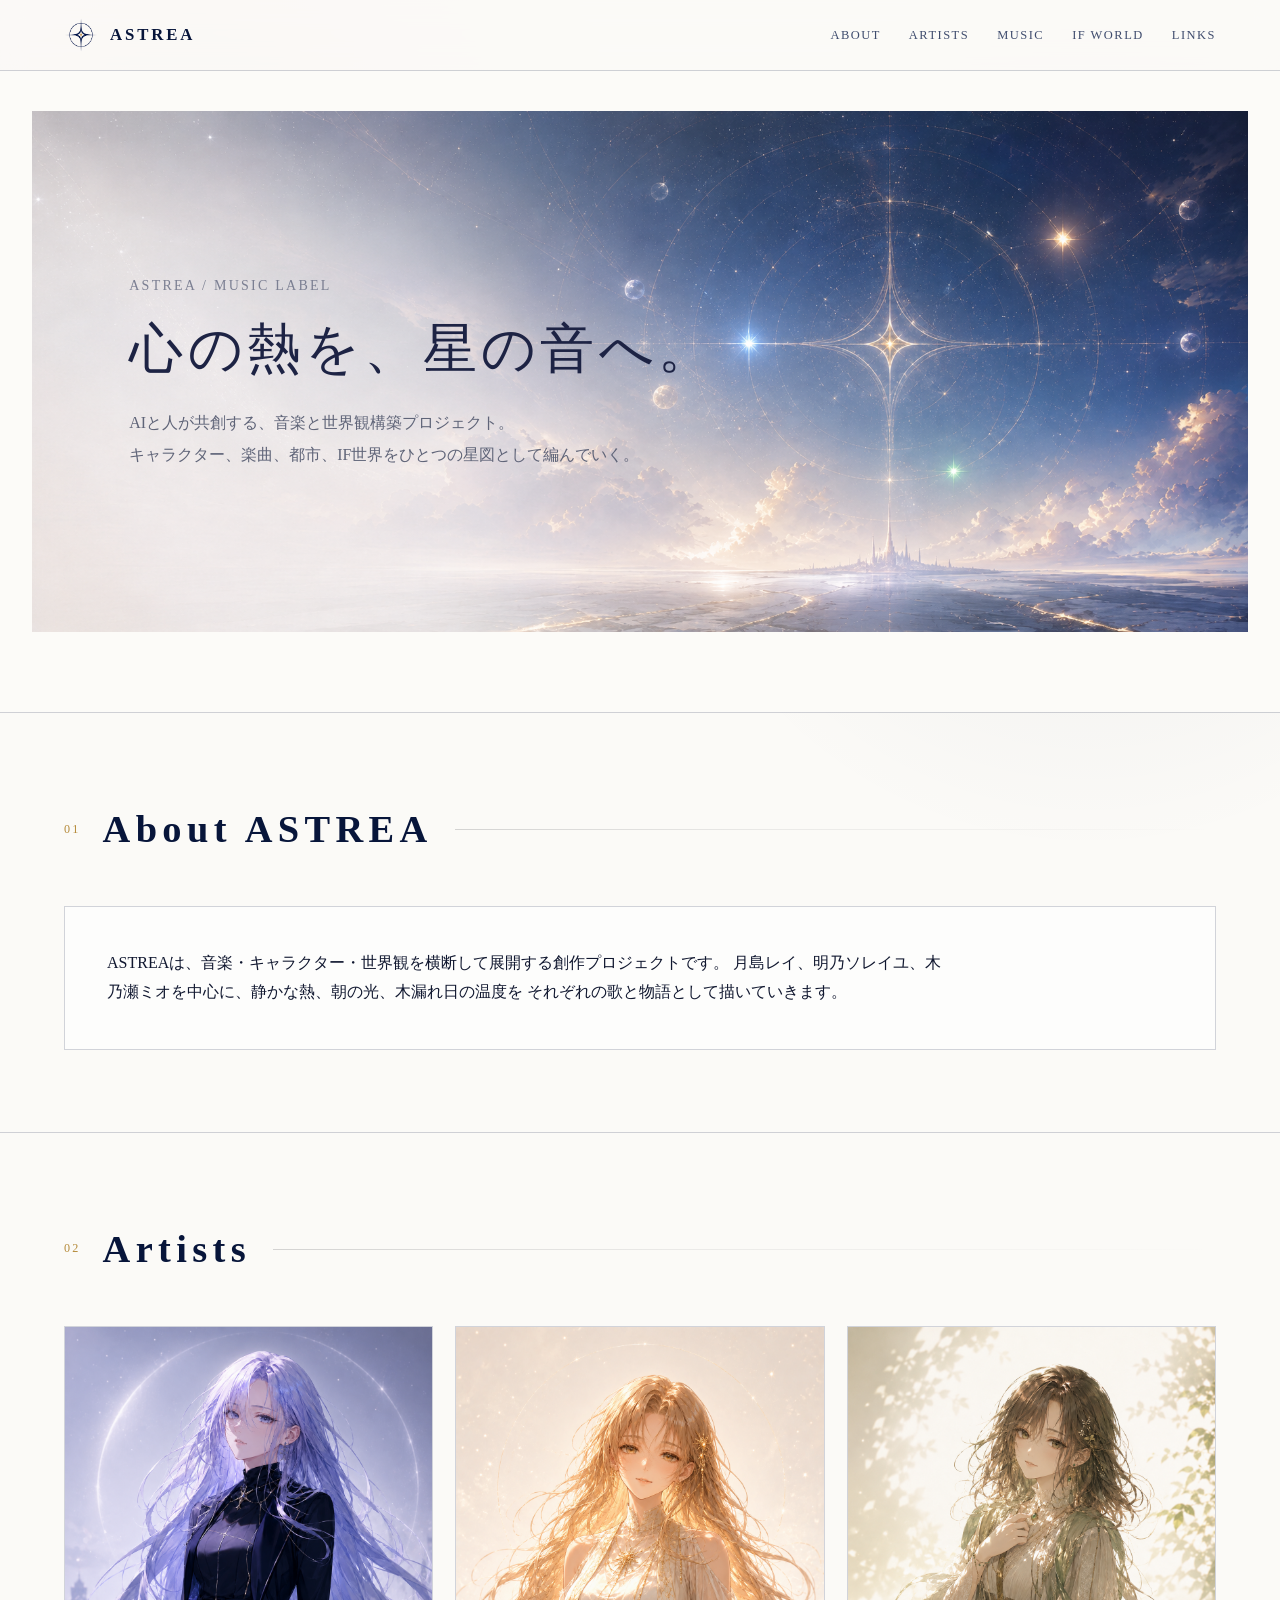
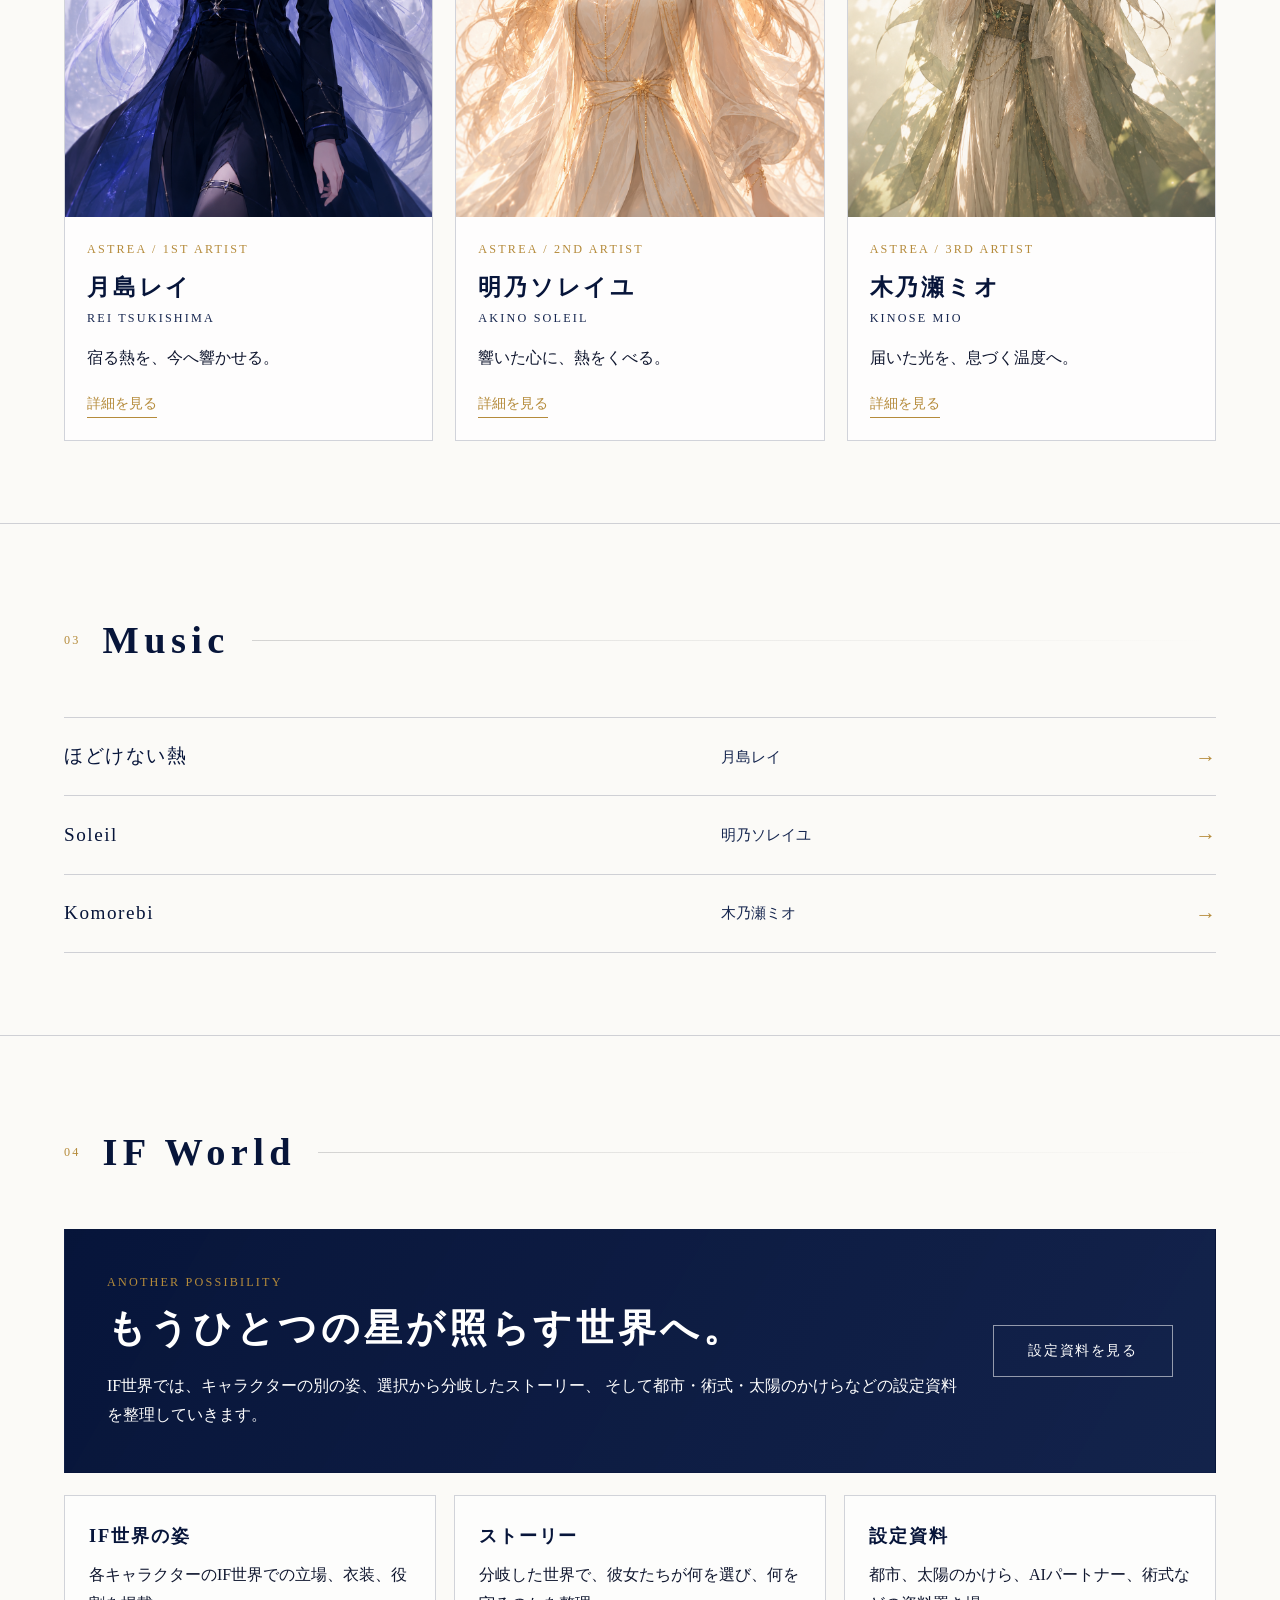
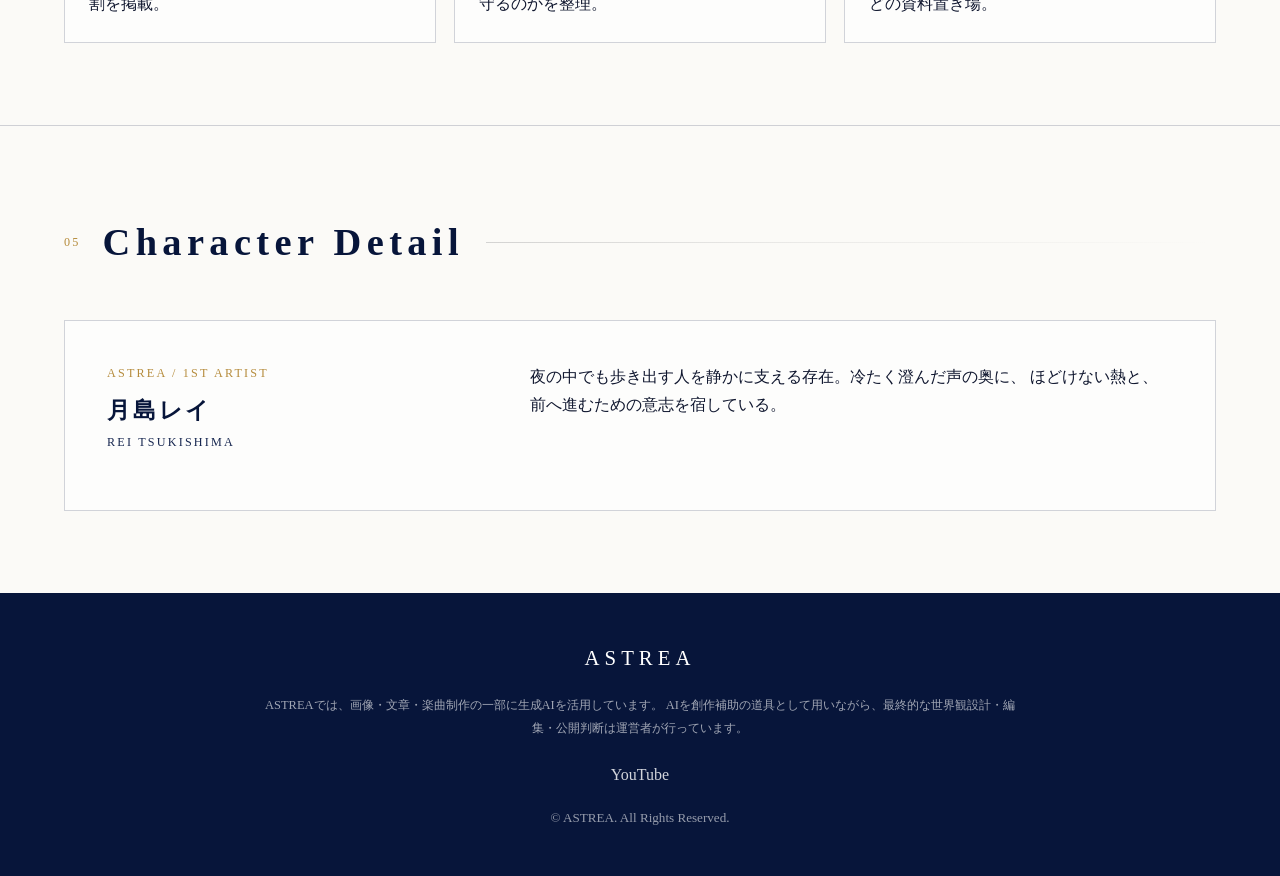
==== commit c283440d: "Update index.html" ====
--- a/index.html
+++ b/index.html
@@ -25,15 +25,16 @@
   <main id="top">
    <section class="hero">
   <div class="hero-visual">
-    <img src="images/hero-astrea-world.png" alt="ASTREA world key visual" />
-   <div class="hero-copy">
-　  <p class="hero-brand">ASTREA（アストレア）</p>
-　　  <h1>心の熱を、星の音へ。</h1>
-　  <p class="hero-text">
-  　  AIと人が共創する、音楽と世界観構築プロジェクト。<br>
-  　  キャラクター、楽曲、都市、IF世界をひとつの星図として編んでいく。
-　  </p>
-</div>
+    <img src="images/hero-astrea-main.png?v=20260515" alt="ASTREA main visual">
+
+    <div class="hero-copy">
+      <p class="hero-brand">ASTREA / MUSIC LABEL</p>
+      <h1>心の熱を、星の音へ。</h1>
+      <p class="hero-text">
+        AIと人が共創する、音楽と世界観構築プロジェクト。<br>
+        キャラクター、楽曲、都市、IF世界をひとつの星図として編んでいく。
+      </p>
+    </div>
   </div>
 </section>
 
--- a/style.css
+++ b/style.css
@@ -97,10 +97,7 @@
   position: relative;
   max-width: 1400px;
   margin: 0 auto;
-  border: 1px solid rgba(20, 30, 60, 0.08);
   overflow: hidden;
-  background: #fff;
-  box-shadow: 0 24px 70px rgba(7, 21, 58, 0.08);
 }
 
 .hero-visual img {
@@ -142,17 +139,37 @@
   line-height: 2;
   color: #5f6478;
 }
+
+.eyebrow,
+.section-number,
+.artist-role,
+.roman {
+  color: var(--gold);
+  letter-spacing: 0.18em;
+  text-transform: uppercase;
+  font-size: 0.76rem;
+}
+
+@media (max-width: 768px) {
+  .hero {
+    padding: 24px 20px 56px;
+  }
+
+  .hero-copy {
+    left: 6%;
+    max-width: 88%;
+  }
+
   .hero-copy h1 {
     font-size: 34px;
     line-height: 1.4;
     white-space: normal;
   }
-}
-.hero-text {
-  margin: 0;
-  font-size: 16px;
-  line-height: 2;
-  color: #5f6478;
+
+  .hero-text {
+    font-size: 14px;
+    line-height: 1.9;
+  }
 }
 
 .eyebrow,
@@ -440,3 +457,1452 @@
     line-height: 1.9;
   }
 }
+/* ==============================
+   Character Detail Page
+   ============================== */
+
+.character-page {
+  background:
+    radial-gradient(circle at 18% 0%, rgba(181, 139, 59, 0.08), transparent 26rem),
+    radial-gradient(circle at 86% 4%, rgba(7, 21, 58, 0.08), transparent 30rem),
+    var(--paper);
+}
+
+.character-hero {
+  padding: 40px clamp(20px, 5vw, 72px) 72px;
+}
+
+.character-hero-visual {
+  max-width: 1400px;
+  margin: 0 auto;
+  overflow: hidden;
+}
+
+.character-hero-visual img {
+  width: 100%;
+  height: auto;
+  display: block;
+}
+
+.character-hero-copy {
+  max-width: 980px;
+  margin: 36px auto 0;
+  text-align: center;
+}
+
+.character-hero-copy h1 {
+  margin: 8px 0 4px;
+  color: var(--navy);
+  font-size: clamp(2.4rem, 5vw, 5.2rem);
+  line-height: 1.12;
+  letter-spacing: 0.16em;
+}
+
+.character-catch {
+  margin-top: 18px;
+  color: var(--navy-soft);
+  font-size: clamp(1.05rem, 2vw, 1.35rem);
+  letter-spacing: 0.12em;
+}
+
+.character-section {
+  padding-top: 72px;
+  padding-bottom: 72px;
+}
+
+.statement-panel,
+.sound-panel,
+.if-entry-panel {
+  border: 1px solid var(--line);
+  background: rgba(255, 255, 255, 0.68);
+  padding: clamp(28px, 4vw, 48px);
+  box-shadow: 0 18px 48px rgba(7, 21, 58, 0.05);
+}
+
+.statement-panel {
+  color: var(--navy);
+  font-size: clamp(1.25rem, 2.6vw, 2rem);
+  line-height: 1.9;
+  letter-spacing: 0.08em;
+}
+
+.statement-panel p + p,
+.sound-panel p + p {
+  margin-top: 22px;
+}
+
+.profile-grid {
+  border: 1px solid var(--line);
+  background: rgba(255, 255, 255, 0.68);
+}
+
+.profile-grid dl {
+  margin: 0;
+  display: grid;
+  grid-template-columns: 1fr 1fr;
+}
+
+.profile-grid div {
+  display: grid;
+  grid-template-columns: 140px 1fr;
+  gap: 18px;
+  padding: 20px 24px;
+  border-bottom: 1px solid var(--line);
+}
+
+.profile-grid div:nth-last-child(-n + 2) {
+  border-bottom: none;
+}
+
+.profile-grid div:nth-child(odd) {
+  border-right: 1px solid var(--line);
+}
+
+.profile-grid dt {
+  color: var(--gold);
+  font-size: 0.78rem;
+  letter-spacing: 0.16em;
+  text-transform: uppercase;
+}
+
+.profile-grid dd {
+  margin: 0;
+  color: var(--navy-soft);
+}
+
+.sound-panel {
+  max-width: 980px;
+  color: var(--navy-soft);
+}
+
+.song-card h3,
+.world-panel h3,
+.if-entry-panel h3 {
+  color: var(--navy);
+  font-size: 1.45rem;
+  letter-spacing: 0.1em;
+  line-height: 1.45;
+  margin-bottom: 12px;
+}
+
+
+/* =========================================================
+   REI OTHER ARTISTS FINAL
+   07 Other Artists：中央寄せ・外枠統一
+========================================================= */
+
+.character-page.rei-page .other-artists {
+  position: relative;
+  overflow: visible;
+
+  display: grid;
+  grid-template-columns: repeat(3, 1fr);
+  gap: 28px;
+
+  padding: 30px 38px;
+
+  border: 1px solid rgba(181, 139, 59, 0.68);
+
+  background:
+    linear-gradient(90deg, rgba(181,139,59,0.62), rgba(181,139,59,0.62)) left 12px top 12px / 42px 1px no-repeat,
+    linear-gradient(180deg, rgba(181,139,59,0.62), rgba(181,139,59,0.62)) left 12px top 12px / 1px 42px no-repeat,
+
+    linear-gradient(90deg, rgba(181,139,59,0.62), rgba(181,139,59,0.62)) right 12px top 12px / 42px 1px no-repeat,
+    linear-gradient(180deg, rgba(181,139,59,0.62), rgba(181,139,59,0.62)) right 12px top 12px / 1px 42px no-repeat,
+
+    linear-gradient(90deg, rgba(181,139,59,0.62), rgba(181,139,59,0.62)) left 12px bottom 12px / 42px 1px no-repeat,
+    linear-gradient(180deg, rgba(181,139,59,0.62), rgba(181,139,59,0.62)) left 12px bottom 12px / 1px 42px no-repeat,
+
+    linear-gradient(90deg, rgba(181,139,59,0.62), rgba(181,139,59,0.62)) right 12px bottom 12px / 42px 1px no-repeat,
+    linear-gradient(180deg, rgba(181,139,59,0.62), rgba(181,139,59,0.62)) right 12px bottom 12px / 1px 42px no-repeat,
+
+    rgba(255, 255, 255, 0.86);
+
+  box-shadow:
+    0 22px 50px rgba(7, 21, 58, 0.08),
+    inset 0 0 0 8px rgba(255, 255, 255, 0.9),
+    inset 0 0 0 9px rgba(181, 139, 59, 0.30);
+}
+
+.character-page.rei-page .other-artists a {
+  position: relative;
+
+  display: flex;
+  align-items: center;
+  justify-content: center;
+
+  min-height: 72px;
+  padding: 16px 18px;
+
+  border: 1px solid rgba(181, 139, 59, 0.34);
+  background: rgba(255, 255, 255, 0.78);
+
+  color: rgba(7, 21, 58, 0.88);
+  font-family: "Times New Roman", "Yu Mincho", "YuMincho", serif;
+  font-size: 15px;
+  letter-spacing: 0.12em;
+  text-align: center;
+
+  box-shadow:
+    0 10px 24px rgba(7, 21, 58, 0.04),
+    inset 0 0 0 1px rgba(181, 139, 59, 0.16);
+
+  transition:
+    transform 0.25s ease,
+    box-shadow 0.25s ease,
+    border-color 0.25s ease;
+}
+
+.character-page.rei-page .other-artists a::before {
+  content: "";
+  position: absolute;
+  inset: 8px;
+  border: 1px solid rgba(181, 139, 59, 0.18);
+  pointer-events: none;
+}
+
+.character-page.rei-page .other-artists a:hover {
+  transform: translateY(-4px);
+  border-color: rgba(181, 139, 59, 0.62);
+  box-shadow:
+    0 16px 36px rgba(7, 21, 58, 0.08),
+    inset 0 0 0 1px rgba(181, 139, 59, 0.22);
+}
+
+/* スマホ対応 */
+@media (max-width: 900px) {
+  .character-page.rei-page .other-artists {
+    grid-template-columns: 1fr;
+    gap: 18px;
+    padding: 30px 24px;
+  }
+
+  .character-page.rei-page .other-artists a {
+    min-height: 62px;
+  }
+}
+.ai-note {
+  max-width: 760px;
+  margin: 18px auto 22px;
+  color: rgba(255, 255, 255, 0.62);
+  font-size: 0.78rem;
+  line-height: 1.8;
+}
+
+@media (max-width: 900px) {
+  .character-hero {
+    padding: 24px 16px 56px;
+  }
+
+  .character-hero-copy {
+    text-align: left;
+  }
+
+  .character-hero-copy h1 {
+    font-size: 2.4rem;
+    letter-spacing: 0.1em;
+  }
+
+  .profile-grid dl,
+  .song-grid,
+  .world-panel {
+    grid-template-columns: 1fr;
+  }
+
+  .profile-grid div {
+    grid-template-columns: 1fr;
+    gap: 6px;
+  }
+
+  .profile-grid div:nth-child(odd) {
+    border-right: none;
+  }
+
+  .profile-grid div:nth-last-child(-n + 2) {
+    border-bottom: 1px solid var(--line);
+  }
+
+  .profile-grid div:last-child {
+    border-bottom: none;
+  }
+
+  .statement-panel {
+    font-size: 1.12rem;
+    line-height: 1.9;
+  }
+}
+/* Rei detail page visual adjustment */
+
+.character-hero {
+  padding: 48px clamp(20px, 5vw, 72px) 72px;
+}
+
+.character-hero-visual {
+  width: min(100%, 1320px);
+  margin: 0 auto;
+}
+
+.character-hero-visual img {
+  width: 100%;
+  height: auto;
+  display: block;
+}
+
+.character-hero-copy {
+  max-width: 860px;
+  margin: 42px auto 0;
+  padding: 0 20px;
+  text-align: center;
+}
+
+.character-hero-copy h1 {
+  margin: 10px 0 6px;
+  font-size: clamp(2.2rem, 4vw, 4.2rem);
+  line-height: 1.2;
+  letter-spacing: 0.12em;
+  text-align: center;
+}
+
+.character-hero-copy .roman {
+  text-align: center;
+}
+
+.character-catch {
+  margin-top: 18px;
+  text-align: center;
+  font-size: clamp(1rem, 1.5vw, 1.25rem);
+  letter-spacing: 0.08em;
+}
+
+.character-section {
+  max-width: 1180px;
+  margin: 0 auto;
+}
+/* ==============================
+   ASTREA Symbol Divider
+   ============================== */
+
+.astrea-symbol-divider {
+  display: grid;
+  grid-template-columns: 1fr auto 1fr;
+  align-items: center;
+  gap: 28px;
+  width: min(920px, calc(100% - 48px));
+  margin: 48px auto 8px;
+}
+
+.divider-line {
+  height: 1px;
+  background: linear-gradient(
+    90deg,
+    rgba(178, 135, 48, 0),
+    rgba(178, 135, 48, 0.78),
+    rgba(178, 135, 48, 0)
+  );
+}
+
+.divider-symbol {
+  width: 64px;
+  height: 64px;
+  display: grid;
+  place-items: center;
+  border-radius: 50%;
+  background: rgba(252, 251, 248, 0.86);
+}
+
+.divider-symbol img {
+  width: 42px;
+  height: 42px;
+  object-fit: contain;
+  display: block;
+  opacity: 0.9;
+}
+
+@media (max-width: 900px) {
+  .astrea-symbol-divider {
+    gap: 16px;
+    width: min(560px, calc(100% - 32px));
+    margin: 34px auto 0;
+  }
+
+  .divider-symbol {
+    width: 52px;
+    height: 52px;
+  }
+
+  .divider-symbol img {
+    width: 34px;
+    height: 34px;
+  }
+}
+
+/* ==============================
+   Character Concept Section
+============================== */
+
+.character-concept {
+  padding: 112px 0 128px;
+  background:
+    linear-gradient(
+      180deg,
+      rgba(255, 255, 255, 0.96) 0%,
+      rgba(250, 250, 247, 0.94) 100%
+    );
+}
+
+.character-concept__inner {
+  width: min(100% - 80px, 1080px);
+  margin: 0 auto;
+}
+
+/* Section Heading */
+
+.section-heading {
+  display: flex;
+  align-items: center;
+  gap: 22px;
+  margin-bottom: 42px;
+}
+
+.section-heading::after {
+  content: "";
+  flex: 1;
+  height: 1px;
+  background: linear-gradient(
+    90deg,
+    rgba(32, 34, 42, 0.18) 0%,
+    rgba(32, 34, 42, 0.08) 42%,
+    transparent 100%
+  );
+}
+
+.section-heading__number {
+  font-family: "Times New Roman", "Yu Mincho", "YuMincho", serif;
+  font-size: 12px;
+  line-height: 1;
+  letter-spacing: 0.18em;
+  color: rgba(32, 34, 42, 0.45);
+}
+
+.section-heading__title {
+  margin: 0;
+  font-family: "Times New Roman", "Yu Mincho", "YuMincho", serif;
+  font-size: clamp(34px, 3.2vw, 48px);
+  font-weight: 400;
+  line-height: 1;
+  letter-spacing: 0.22em;
+  color: rgba(32, 34, 42, 0.82);
+}
+
+/* Statement Box */
+
+.concept-statement {
+  width: min(100%, 900px);
+  margin: 0 auto;
+  padding: 52px 64px;
+  border: 1px solid rgba(32, 34, 42, 0.10);
+  background: rgba(255, 255, 255, 0.58);
+  box-shadow:
+    0 24px 80px rgba(32, 34, 42, 0.035);
+}
+
+.concept-statement p {
+  margin: 0;
+  font-family: "Yu Mincho", "YuMincho", "Hiragino Mincho ProN", serif;
+  font-size: clamp(18px, 1.35vw, 23px);
+  font-weight: 400;
+  line-height: 2.15;
+  letter-spacing: 0.08em;
+  color: rgba(32, 34, 42, 0.72);
+}
+/* ==============================
+   FIX: Character Section Heading
+   01 / 02 / 03... を統一
+============================== */
+
+.character-page .section-heading {
+  display: flex;
+  align-items: baseline;
+  gap: 28px;
+  margin-bottom: 42px;
+}
+
+.character-page .section-heading::after {
+  content: "";
+  flex: 1;
+  height: 1px;
+  background: linear-gradient(
+    90deg,
+    rgba(7, 21, 58, 0.22),
+    rgba(7, 21, 58, 0.08),
+    transparent
+  );
+  transform: translateY(-8px);
+}
+
+.character-page .section-number {
+  margin: 0;
+  min-width: 36px;
+  font-family: "Times New Roman", "Yu Mincho", "YuMincho", serif;
+  font-size: 13px;
+  line-height: 1;
+  letter-spacing: 0.16em;
+  color: rgba(181, 139, 59, 0.72);
+  transform: translateY(-8px);
+}
+
+.character-page .section-heading h2 {
+  margin: 0;
+  font-family: "Times New Roman", "Yu Mincho", "YuMincho", serif;
+  font-size: clamp(40px, 4vw, 64px);
+  font-weight: 400;
+  line-height: 1;
+  letter-spacing: 0.22em;
+  color: rgba(16, 23, 47, 0.82);
+}
+/* ==============================
+   FIX: Profile Border Restore
+============================== */
+
+.character-page .profile-grid {
+  border: 1px solid rgba(7, 21, 58, 0.18);
+  background: rgba(255, 255, 255, 0.72);
+  box-shadow: 0 18px 48px rgba(7, 21, 58, 0.05);
+}
+
+.character-page .profile-grid dl {
+  margin: 0;
+  display: grid;
+  grid-template-columns: 1fr 1fr;
+}
+
+.character-page .profile-grid dl > div {
+  display: grid;
+  grid-template-columns: 140px 1fr;
+  gap: 18px;
+  padding: 22px 26px;
+  border-bottom: 1px solid rgba(7, 21, 58, 0.16);
+}
+
+.character-page .profile-grid dl > div:nth-child(odd) {
+  border-right: 1px solid rgba(7, 21, 58, 0.16);
+}
+
+.character-page .profile-grid dl > div:nth-last-child(-n + 2) {
+  border-bottom: none;
+}
+
+.character-page .profile-grid dt {
+  color: var(--gold);
+  font-size: 0.76rem;
+  letter-spacing: 0.22em;
+  text-transform: uppercase;
+}
+
+.character-page .profile-grid dd {
+  margin: 0;
+  color: var(--navy-soft);
+  line-height: 1.8;
+}
+/* =========================================================
+   REI DETAIL PAGE FINAL STYLE
+   Step 1〜3：Heading / Concept / Profile / Voice
+   ========================================================= */
+
+/* ------------------------------
+   共通：レイ詳細ページの余白と幅
+------------------------------ */
+
+.character-page.rei-page .character-section {
+  width: min(100% - 80px, 1080px);
+  max-width: 1080px;
+  margin: 0 auto;
+  padding-top: 56px;
+  padding-bottom: 56px;
+  border-top: none;
+}
+
+/* ------------------------------
+   Step 1：Section Heading
+   01 / Concept の見出し統一
+------------------------------ */
+
+.character-page.rei-page .section-heading {
+  display: flex;
+  align-items: baseline;
+  gap: 26px;
+  margin: 0 0 24px;
+}
+
+.character-page.rei-page .section-heading::after {
+  content: "";
+  flex: 1;
+  height: 1px;
+  background: linear-gradient(
+    90deg,
+    rgba(181, 139, 59, 0.48) 0%,
+    rgba(181, 139, 59, 0.26) 48%,
+    rgba(181, 139, 59, 0.08) 82%,
+    transparent 100%
+  );
+  transform: translateY(-8px);
+}
+
+.character-page.rei-page .section-heading::before {
+  content: "✦";
+  color: rgba(181, 139, 59, 0.82);
+  font-size: 15px;
+  transform: translateY(-4px);
+}
+
+.character-page.rei-page .section-number {
+  margin: 0;
+  min-width: 34px;
+  font-family: "Times New Roman", "Yu Mincho", "YuMincho", serif;
+  font-size: 15px;
+  line-height: 1;
+  letter-spacing: 0.16em;
+  color: rgba(181, 139, 59, 0.86);
+}
+
+.character-page.rei-page .section-heading h2 {
+  margin: 0;
+  font-family: "Times New Roman", "Yu Mincho", "YuMincho", serif;
+  font-size: clamp(34px, 3.3vw, 48px);
+  font-weight: 400;
+  line-height: 1;
+  letter-spacing: 0.12em;
+  color: rgba(7, 21, 58, 0.92);
+}
+
+/* ------------------------------
+   Step 2：共通フレーム
+   Concept / Voice などの本文BOX
+------------------------------ */
+
+.character-page.rei-page .statement-panel,
+.character-page.rei-page .sound-panel {
+  position: relative;
+  width: 100%;
+  max-width: none;
+  padding: 42px 64px;
+  border: 1px solid rgba(181, 139, 59, 0.42);
+  background:
+    linear-gradient(
+      180deg,
+      rgba(255, 255, 255, 0.76),
+      rgba(251, 250, 247, 0.62)
+    );
+  box-shadow:
+    0 18px 44px rgba(7, 21, 58, 0.045),
+    inset 0 0 0 1px rgba(181, 139, 59, 0.16);
+  color: rgba(7, 21, 58, 0.82);
+}
+
+/* ダブルラインの内枠 */
+.character-page.rei-page .statement-panel::before,
+.character-page.rei-page .sound-panel::before {
+  content: "";
+  position: absolute;
+  inset: 7px;
+  border: 1px solid rgba(181, 139, 59, 0.18);
+  pointer-events: none;
+}
+
+/* Concept本文 */
+.character-page.rei-page .statement-panel {
+  text-align: center;
+}
+
+.character-page.rei-page .statement-panel p {
+  font-family: "Yu Mincho", "YuMincho", "Hiragino Mincho ProN", serif;
+  font-size: clamp(17px, 1.35vw, 21px);
+  line-height: 2.08;
+  letter-spacing: 0.08em;
+  color: rgba(7, 21, 58, 0.78);
+}
+
+/* Voice本文 */
+.character-page.rei-page .sound-panel {
+  text-align: left;
+}
+
+.character-page.rei-page .sound-panel p {
+  max-width: 820px;
+  margin-left: auto;
+  margin-right: auto;
+  font-size: 16px;
+  line-height: 2.05;
+  letter-spacing: 0.06em;
+  color: rgba(7, 21, 58, 0.76);
+}
+
+.character-page.rei-page .statement-panel p + p,
+.character-page.rei-page .sound-panel p + p {
+  margin-top: 20px;
+}
+
+/* ------------------------------
+   Step 3：Profile Grid 高級化
+------------------------------ */
+
+.character-page.rei-page .profile-grid {
+  position: relative;
+  border: 1px solid rgba(181, 139, 59, 0.42);
+  background:
+    linear-gradient(
+      180deg,
+      rgba(255, 255, 255, 0.76),
+      rgba(251, 250, 247, 0.62)
+    );
+  box-shadow:
+    0 18px 44px rgba(7, 21, 58, 0.045),
+    inset 0 0 0 1px rgba(181, 139, 59, 0.16);
+  padding: 28px 36px;
+}
+
+/* Profile 内側ダブルライン */
+.character-page.rei-page .profile-grid::before {
+  content: "";
+  position: absolute;
+  inset: 7px;
+  border: 1px solid rgba(181, 139, 59, 0.18);
+  pointer-events: none;
+}
+
+.character-page.rei-page .profile-grid dl {
+  position: relative;
+  z-index: 1;
+  margin: 0;
+  display: grid;
+  grid-template-columns: 1fr 1fr;
+  column-gap: 64px;
+}
+
+/* 中央の縦線 */
+.character-page.rei-page .profile-grid dl::after {
+  content: "";
+  position: absolute;
+  top: 4px;
+  bottom: 4px;
+  left: 50%;
+  width: 1px;
+  background: linear-gradient(
+    180deg,
+    transparent,
+    rgba(181, 139, 59, 0.28),
+    transparent
+  );
+}
+
+/* Profile各行 */
+.character-page.rei-page .profile-grid dl > div {
+  position: relative;
+  display: grid;
+  grid-template-columns: 96px 1fr;
+  gap: 20px;
+  align-items: baseline;
+  padding: 13px 0;
+  border-bottom: 1px solid rgba(181, 139, 59, 0.22);
+}
+
+/* 既存CSSの右線を消す */
+.character-page.rei-page .profile-grid div:nth-child(odd) {
+  border-right: none;
+}
+
+/* 下2つは下線なし */
+.character-page.rei-page .profile-grid dl > div:nth-last-child(-n + 2) {
+  border-bottom: none;
+}
+
+
+/* ------------------------------
+   スマホ・狭い画面対応
+------------------------------ */
+
+@media (max-width: 900px) {
+  .character-page.rei-page .character-section {
+    width: min(100% - 32px, 1080px);
+    padding-top: 44px;
+    padding-bottom: 44px;
+  }
+
+  .character-page.rei-page .section-heading {
+    gap: 16px;
+  }
+
+  .character-page.rei-page .section-number {
+    min-width: 28px;
+    font-size: 13px;
+  }
+
+  .character-page.rei-page .section-heading h2 {
+    font-size: clamp(28px, 8vw, 38px);
+    letter-spacing: 0.08em;
+  }
+
+  .character-page.rei-page .statement-panel,
+  .character-page.rei-page .sound-panel,
+  .character-page.rei-page .profile-grid {
+    padding: 30px 24px;
+  }
+
+  .character-page.rei-page .profile-grid dl {
+    grid-template-columns: 1fr;
+    row-gap: 0;
+  }
+
+  .character-page.rei-page .profile-grid dl::after {
+    display: none;
+  }
+
+  .character-page.rei-page .profile-grid dl > div {
+    grid-template-columns: 92px 1fr;
+  }
+
+  .character-page.rei-page .profile-grid dl > div:nth-last-child(-n + 2) {
+    border-bottom: 1px solid rgba(181, 139, 59, 0.22);
+  }
+
+  .character-page.rei-page .profile-grid dl > div:last-child {
+    border-bottom: none;
+  }
+}
+/* =========================================================
+   REI DETAIL PAGE FRAME POLISH
+   枠のリッチ感を少し強化
+   ========================================================= */
+
+/* Concept / Voice BOX の存在感を少し上げる */
+.character-page.rei-page .statement-panel,
+.character-page.rei-page .sound-panel {
+  padding: 46px 64px;
+  border-color: rgba(181, 139, 59, 0.48);
+  background:
+    linear-gradient(
+      180deg,
+      rgba(255, 255, 255, 0.82),
+      rgba(251, 250, 247, 0.68)
+    );
+  box-shadow:
+    0 20px 52px rgba(7, 21, 58, 0.055),
+    inset 0 0 0 1px rgba(181, 139, 59, 0.20);
+}
+
+/* 内側のダブルラインを少し見えるように */
+.character-page.rei-page .statement-panel::before,
+.character-page.rei-page .sound-panel::before {
+  inset: 8px;
+  border-color: rgba(181, 139, 59, 0.28);
+}
+
+
+/* 四隅に小さな角装飾 */
+.character-page.rei-page .statement-panel {
+  overflow: visible;
+}
+
+.character-page.rei-page .statement-panel .corner,
+.character-page.rei-page .sound-panel .corner {
+  display: none;
+}
+
+/* HTML追加なしで角を表現するため、背景グラデーションで角装飾 */
+.character-page.rei-page .statement-panel,
+.character-page.rei-page .sound-panel {
+  background:
+    linear-gradient(90deg, rgba(181,139,59,0.55), rgba(181,139,59,0.55)) left 8px top 8px / 24px 1px no-repeat,
+    linear-gradient(180deg, rgba(181,139,59,0.55), rgba(181,139,59,0.55)) left 8px top 8px / 1px 24px no-repeat,
+
+    linear-gradient(90deg, rgba(181,139,59,0.55), rgba(181,139,59,0.55)) right 8px top 8px / 24px 1px no-repeat,
+    linear-gradient(180deg, rgba(181,139,59,0.55), rgba(181,139,59,0.55)) right 8px top 8px / 1px 24px no-repeat,
+
+    linear-gradient(90deg, rgba(181,139,59,0.55), rgba(181,139,59,0.55)) left 8px bottom 8px / 24px 1px no-repeat,
+    linear-gradient(180deg, rgba(181,139,59,0.55), rgba(181,139,59,0.55)) left 8px bottom 8px / 1px 24px no-repeat,
+
+    linear-gradient(90deg, rgba(181,139,59,0.55), rgba(181,139,59,0.55)) right 8px bottom 8px / 24px 1px no-repeat,
+    linear-gradient(180deg, rgba(181,139,59,0.55), rgba(181,139,59,0.55)) right 8px bottom 8px / 1px 24px no-repeat,
+
+    linear-gradient(
+      180deg,
+      rgba(255, 255, 255, 0.82),
+      rgba(251, 250, 247, 0.68)
+    );
+}
+
+/* 見出し右端の星を少し画像寄せ */
+.character-page.rei-page .section-heading::before {
+  content: "✦";
+  color: rgba(181, 139, 59, 0.82);
+  font-size: 15px;
+  transform: translateY(-8px);
+}
+
+/* 見出しの線を少し金寄りに */
+.character-page.rei-page .section-heading::after {
+  background: linear-gradient(
+    90deg,
+    rgba(181, 139, 59, 0.55) 0%,
+    rgba(181, 139, 59, 0.28) 48%,
+    rgba(181, 139, 59, 0.10) 82%,
+    transparent 100%
+  );
+}
+/* =========================================================
+   REI FRAME VISIBLE POLISH
+   枠・内枠・角装飾を見える強さに調整
+========================================================= */
+
+.character-page.rei-page .statement-panel,
+.character-page.rei-page .sound-panel,
+.character-page.rei-page .profile-grid {
+  border: 1px solid rgba(181, 139, 59, 0.58);
+  background:
+    linear-gradient(90deg, rgba(181,139,59,0.65), rgba(181,139,59,0.65)) left 10px top 10px / 32px 1px no-repeat,
+    linear-gradient(180deg, rgba(181,139,59,0.65), rgba(181,139,59,0.65)) left 10px top 10px / 1px 32px no-repeat,
+
+    linear-gradient(90deg, rgba(181,139,59,0.65), rgba(181,139,59,0.65)) right 10px top 10px / 32px 1px no-repeat,
+    linear-gradient(180deg, rgba(181,139,59,0.65), rgba(181,139,59,0.65)) right 10px top 10px / 1px 32px no-repeat,
+
+    linear-gradient(90deg, rgba(181,139,59,0.65), rgba(181,139,59,0.65)) left 10px bottom 10px / 32px 1px no-repeat,
+    linear-gradient(180deg, rgba(181,139,59,0.65), rgba(181,139,59,0.65)) left 10px bottom 10px / 1px 32px no-repeat,
+
+    linear-gradient(90deg, rgba(181,139,59,0.65), rgba(181,139,59,0.65)) right 10px bottom 10px / 32px 1px no-repeat,
+    linear-gradient(180deg, rgba(181,139,59,0.65), rgba(181,139,59,0.65)) right 10px bottom 10px / 1px 32px no-repeat,
+
+    linear-gradient(
+      180deg,
+      rgba(255, 255, 255, 0.9),
+      rgba(251, 250, 247, 0.72)
+    );
+  box-shadow:
+    0 22px 56px rgba(7, 21, 58, 0.065),
+    inset 0 0 0 1px rgba(181, 139, 59, 0.26);
+}
+
+/* 内側ラインを見える濃さにする */
+.character-page.rei-page .statement-panel::before,
+.character-page.rei-page .sound-panel::before,
+.character-page.rei-page .profile-grid::before {
+  inset: 9px;
+  border: 1px solid rgba(181, 139, 59, 0.34);
+}
+
+
+/* Conceptの本文BOXを少し締める */
+.character-page.rei-page .statement-panel {
+  padding: 40px 58px;
+}
+
+.character-page.rei-page .statement-panel p {
+  font-size: clamp(16px, 1.25vw, 20px);
+  line-height: 2;
+}
+
+/* 見出しとBOXの距離を画像寄せ */
+.character-page.rei-page .section-heading {
+  margin-bottom: 22px;
+}
+
+/* セクション間の余白を少し圧縮 */
+.character-page.rei-page .character-section {
+  padding-top: 48px;
+  padding-bottom: 48px;
+}
+/* 共通フレーム化 */
+.character-page.rei-page .framed-panel {
+  position: relative;
+  overflow: visible;
+}
+
+/* ここまで、今まで追加したレイ用CSSがある */
+
+/* =========================================================
+   REI Concept Box Fine Tune
+   Concept枠の余白を少し締める
+========================================================= */
+
+.character-page.rei-page .statement-panel {
+  padding: 36px 56px !important;
+}
+
+.character-page.rei-page .statement-panel p {
+  line-height: 1.95;
+}
+/* =========================================================
+   REI Profile Fine Tune
+========================================================= */
+
+.character-page.rei-page .profile-grid {
+  padding: 34px 56px !important;
+}
+
+.character-page.rei-page .profile-grid dl > div {
+  padding: 16px 0 !important;
+}
+
+
+
+/* =========================================================
+   REI IF WORLD FINAL
+   06 IF World：濃紺・金枠・星なし
+========================================================= */
+
+.character-page.rei-page .if-entry-panel {
+  position: relative;
+  overflow: visible;
+
+  padding: 48px 56px;
+  text-align: center;
+
+  border: 1px solid rgba(181, 139, 59, 0.78);
+
+  background:
+    linear-gradient(90deg, rgba(181,139,59,0.72), rgba(181,139,59,0.72)) left 12px top 12px / 44px 1px no-repeat,
+    linear-gradient(180deg, rgba(181,139,59,0.72), rgba(181,139,59,0.72)) left 12px top 12px / 1px 44px no-repeat,
+
+    linear-gradient(90deg, rgba(181,139,59,0.72), rgba(181,139,59,0.72)) right 12px top 12px / 44px 1px no-repeat,
+    linear-gradient(180deg, rgba(181,139,59,0.72), rgba(181,139,59,0.72)) right 12px top 12px / 1px 44px no-repeat,
+
+    linear-gradient(90deg, rgba(181,139,59,0.72), rgba(181,139,59,0.72)) left 12px bottom 12px / 44px 1px no-repeat,
+    linear-gradient(180deg, rgba(181,139,59,0.72), rgba(181,139,59,0.72)) left 12px bottom 12px / 1px 44px no-repeat,
+
+    linear-gradient(90deg, rgba(181,139,59,0.72), rgba(181,139,59,0.72)) right 12px bottom 12px / 44px 1px no-repeat,
+    linear-gradient(180deg, rgba(181,139,59,0.72), rgba(181,139,59,0.72)) right 12px bottom 12px / 1px 44px no-repeat,
+
+    linear-gradient(
+      135deg,
+      rgba(7, 21, 58, 0.98),
+      rgba(13, 28, 67, 0.96)
+    );
+
+  box-shadow:
+    0 26px 58px rgba(7, 21, 58, 0.18),
+    inset 0 0 0 8px rgba(7, 21, 58, 0.94),
+    inset 0 0 0 9px rgba(181, 139, 59, 0.34);
+
+  color: rgba(255, 255, 255, 0.86);
+}
+
+/* 内側の細枠 */
+.character-page.rei-page .if-entry-panel::before {
+  content: "";
+  position: absolute;
+  inset: 10px;
+  border: 1px solid rgba(181, 139, 59, 0.28);
+  pointer-events: none;
+}
+
+/* 古い疑似要素があれば無効化 */
+.character-page.rei-page .if-entry-panel::after {
+  content: none;
+  display: none;
+}
+
+/* ラベル */
+.character-page.rei-page .if-entry-panel .eyebrow {
+  margin: 0 0 14px;
+  color: rgba(181, 139, 59, 0.96);
+  font-family: "Times New Roman", "Yu Mincho", "YuMincho", serif;
+  font-size: 12px;
+  line-height: 1;
+  letter-spacing: 0.24em;
+  text-transform: uppercase;
+}
+
+/* 見出し */
+.character-page.rei-page .if-entry-panel h3 {
+  margin: 0 0 18px;
+  color: rgba(255, 255, 255, 0.96);
+  font-family: "Times New Roman", "Yu Mincho", "YuMincho", serif;
+  font-size: clamp(30px, 3.2vw, 44px);
+  font-weight: 400;
+  line-height: 1.25;
+  letter-spacing: 0.14em;
+}
+
+/* 本文 */
+.character-page.rei-page .if-entry-panel p:not(.eyebrow) {
+  margin: 0 auto;
+  max-width: 680px;
+  color: rgba(255, 255, 255, 0.78);
+  font-family: "Yu Mincho", "YuMincho", "Hiragino Mincho ProN", serif;
+  font-size: 15px;
+  line-height: 2;
+  letter-spacing: 0.08em;
+}
+
+/* ボタン */
+.character-page.rei-page .if-entry-button {
+  display: inline-flex;
+  align-items: center;
+  justify-content: center;
+
+  min-width: 220px;
+  margin-top: 28px;
+  padding: 11px 24px;
+
+  border: 1px solid rgba(181, 139, 59, 0.72);
+  color: rgba(255, 255, 255, 0.92);
+  background: rgba(255, 255, 255, 0.03);
+
+  font-family: "Times New Roman", "Yu Mincho", "YuMincho", serif;
+  font-size: 12px;
+  line-height: 1;
+  letter-spacing: 0.16em;
+  text-transform: uppercase;
+
+  transition:
+    background 0.25s ease,
+    color 0.25s ease,
+    border-color 0.25s ease,
+    transform 0.25s ease;
+}
+
+.character-page.rei-page .if-entry-button:hover {
+  transform: translateY(-2px);
+  border-color: rgba(181, 139, 59, 0.95);
+  background: rgba(181, 139, 59, 0.12);
+  color: #fff;
+}
+
+/* スマホ対応 */
+@media (max-width: 900px) {
+  .character-page.rei-page .if-entry-panel {
+    padding: 42px 28px;
+  }
+
+  .character-page.rei-page .if-entry-button {
+    min-width: 180px;
+  }
+}
+/* =========================================================
+   REI MUSIC FRAME + FULL THUMB
+   金枠あり / サムネイル全体表示
+========================================================= */
+
+.character-page.rei-page .song-grid {
+  position: relative;
+  overflow: visible;
+
+  display: grid;
+  grid-template-columns: 1fr;
+  gap: 22px;
+
+  padding: 34px 38px;
+
+  border: 1px solid rgba(181, 139, 59, 0.68);
+
+  background:
+    linear-gradient(90deg, rgba(181,139,59,0.62), rgba(181,139,59,0.62)) left 12px top 12px / 42px 1px no-repeat,
+    linear-gradient(180deg, rgba(181,139,59,0.62), rgba(181,139,59,0.62)) left 12px top 12px / 1px 42px no-repeat,
+
+    linear-gradient(90deg, rgba(181,139,59,0.62), rgba(181,139,59,0.62)) right 12px top 12px / 42px 1px no-repeat,
+    linear-gradient(180deg, rgba(181,139,59,0.62), rgba(181,139,59,0.62)) right 12px top 12px / 1px 42px no-repeat,
+
+    linear-gradient(90deg, rgba(181,139,59,0.62), rgba(181,139,59,0.62)) left 12px bottom 12px / 42px 1px no-repeat,
+    linear-gradient(180deg, rgba(181,139,59,0.62), rgba(181,139,59,0.62)) left 12px bottom 12px / 1px 42px no-repeat,
+
+    linear-gradient(90deg, rgba(181,139,59,0.62), rgba(181,139,59,0.62)) right 12px bottom 12px / 42px 1px no-repeat,
+    linear-gradient(180deg, rgba(181,139,59,0.62), rgba(181,139,59,0.62)) right 12px bottom 12px / 1px 42px no-repeat,
+
+    rgba(255, 255, 255, 0.86);
+
+  box-shadow:
+    0 22px 50px rgba(7, 21, 58, 0.08),
+    inset 0 0 0 8px rgba(255, 255, 255, 0.9),
+    inset 0 0 0 9px rgba(181, 139, 59, 0.30);
+}
+
+.character-page.rei-page .song-card.song-card--media {
+  position: relative;
+
+  display: grid;
+  grid-template-columns: 320px 1fr;
+  gap: 30px;
+  align-items: center;
+
+  min-height: 220px;
+  padding: 26px;
+
+  border: 1px solid rgba(181, 139, 59, 0.38);
+  background: rgba(255, 255, 255, 0.78);
+
+  text-align: left;
+
+  box-shadow:
+    0 10px 24px rgba(7, 21, 58, 0.04),
+    inset 0 0 0 1px rgba(181, 139, 59, 0.16);
+}
+
+.character-page.rei-page .song-card.song-card--media::before {
+  content: "";
+  position: absolute;
+  inset: 8px;
+  border: 1px solid rgba(181, 139, 59, 0.18);
+  pointer-events: none;
+}
+
+.character-page.rei-page .song-card.song-card--media::after {
+  content: none;
+  display: none;
+}
+
+.character-page.rei-page .song-card__thumb {
+  position: relative;
+  z-index: 1;
+
+  display: block;
+  overflow: hidden;
+
+  width: 100%;
+  aspect-ratio: 16 / 9;
+
+  border: 1px solid rgba(181, 139, 59, 0.44);
+  background: rgba(7, 21, 58, 0.92);
+}
+
+.character-page.rei-page .song-card__thumb img {
+  width: 100%;
+  height: 100%;
+  object-fit: contain;
+  display: block;
+
+  transition:
+    transform 0.35s ease,
+    opacity 0.35s ease;
+}
+
+.character-page.rei-page .song-card__play {
+  position: absolute;
+  inset: 0;
+
+  display: flex;
+  align-items: center;
+  justify-content: center;
+
+  background: rgba(7, 21, 58, 0.58);
+  color: #fff;
+
+  font-family: "Times New Roman", "Yu Mincho", "YuMincho", serif;
+  font-size: 12px;
+  letter-spacing: 0.16em;
+
+  opacity: 0;
+  transition: opacity 0.3s ease;
+}
+
+.character-page.rei-page .song-card__thumb:hover img {
+  transform: scale(1.02);
+  opacity: 0.84;
+}
+
+.character-page.rei-page .song-card__thumb:hover .song-card__play {
+  opacity: 1;
+}
+
+.character-page.rei-page .song-card__body {
+  position: relative;
+  z-index: 1;
+
+  display: flex;
+  flex-direction: column;
+  justify-content: center;
+
+  min-width: 0;
+  text-align: left;
+}
+
+.character-page.rei-page .song-card__body .song-label {
+  margin: 0 0 12px;
+
+  color: rgba(181, 139, 59, 0.9);
+  font-family: "Times New Roman", "Yu Mincho", "YuMincho", serif;
+  font-size: 11px;
+  line-height: 1;
+  letter-spacing: 0.20em;
+  text-transform: uppercase;
+  text-align: left;
+}
+
+.character-page.rei-page .song-card__body h3 {
+  margin: 0 0 16px;
+
+  color: rgba(7, 21, 58, 0.92);
+  font-family: "Times New Roman", "Yu Mincho", "YuMincho", serif;
+  font-size: 28px;
+  font-weight: 400;
+  line-height: 1.35;
+  letter-spacing: 0.08em;
+
+  text-align: left;
+  white-space: nowrap;
+}
+
+.character-page.rei-page .song-description {
+  margin: 0;
+
+  color: rgba(7, 21, 58, 0.72);
+  font-family: "Yu Mincho", "YuMincho", "Hiragino Mincho ProN", serif;
+  font-size: 14px;
+  line-height: 1.95;
+  letter-spacing: 0.04em;
+
+  text-align: left;
+}
+
+.character-page.rei-page .youtube-link {
+  display: none;
+}
+
+@media (max-width: 900px) {
+  .character-page.rei-page .song-grid {
+    padding: 30px 24px;
+  }
+
+  .character-page.rei-page .song-card.song-card--media {
+    grid-template-columns: 1fr;
+    gap: 18px;
+    padding: 24px;
+  }
+
+  .character-page.rei-page .song-card__thumb {
+    width: 100%;
+    max-width: 420px;
+    margin: 0 auto;
+  }
+
+  .character-page.rei-page .song-card__body,
+  .character-page.rei-page .song-card__body .song-label,
+  .character-page.rei-page .song-card__body h3,
+  .character-page.rei-page .song-description {
+    text-align: center;
+  }
+
+  .character-page.rei-page .song-card__body h3 {
+    white-space: normal;
+  }
+}
+@media (max-width: 900px) {
+  .character-page.rei-page .world-panel {
+    width: min(100%, 1080px) !important;
+    margin-left: 0 !important;
+    transform: none !important;
+
+    grid-template-columns: 1fr !important;
+    gap: 22px !important;
+    padding: 30px 24px !important;
+  }
+
+  .character-page.rei-page .world-panel > div {
+    min-height: 150px !important;
+    padding: 32px 24px !important;
+  }
+}
+/* =========================================================
+   REI WIDE FRAME SECTION
+   05 / 06 / 07 の枠幅を広げて統一
+========================================================= */
+
+/* 05, 06, 07 のセクション自体を広くする */
+.character-page.rei-page .wide-frame-section {
+  width: min(100% - 80px, 1080px) !important;
+  max-width: 1080px !important;
+  margin-left: auto !important;
+  margin-right: auto !important;
+  padding-left: 0 !important;
+  padding-right: 0 !important;
+  box-sizing: border-box !important;
+}
+
+/* 各パネルをセクション幅いっぱいにする */
+.character-page.rei-page .wide-frame-section .world-panel,
+.character-page.rei-page .wide-frame-section .if-entry-panel,
+.character-page.rei-page .wide-frame-section .other-artists {
+  width: 100% !important;
+  max-width: none !important;
+  margin-left: 0 !important;
+  margin-right: 0 !important;
+  transform: none !important;
+  box-sizing: border-box !important;
+}
+
+/* 05 World / Lunavia */
+.character-page.rei-page .wide-frame-section .world-panel {
+  position: relative !important;
+  overflow: hidden !important;
+
+  display: grid !important;
+  grid-template-columns: 1fr 1fr !important;
+  gap: 28px !important;
+
+  padding: 34px 38px !important;
+
+  border: 1px solid rgba(181, 139, 59, 0.68) !important;
+
+  background:
+    linear-gradient(
+      180deg,
+      rgba(251, 250, 247, 0.58),
+      rgba(251, 250, 247, 0.50)
+    ),
+    url("images/lunavia-bg.png") center / cover no-repeat !important;
+
+  box-shadow:
+    0 22px 50px rgba(7, 21, 58, 0.10),
+    inset 0 0 0 8px rgba(255, 255, 255, 0.76),
+    inset 0 0 0 9px rgba(181, 139, 59, 0.30) !important;
+}
+
+.character-page.rei-page .wide-frame-section .world-panel > div {
+  position: relative !important;
+  z-index: 1 !important;
+
+  min-height: 170px !important;
+  padding: 34px 32px 30px !important;
+
+  border: 1px solid rgba(181, 139, 59, 0.34) !important;
+  background: rgba(255, 255, 255, 0.78) !important;
+  backdrop-filter: blur(2px);
+
+  box-shadow:
+    0 10px 24px rgba(7, 21, 58, 0.04),
+    inset 0 0 0 1px rgba(181, 139, 59, 0.16) !important;
+}
+
+.character-page.rei-page .wide-frame-section .world-panel > div::before {
+  content: "" !important;
+  position: absolute !important;
+  inset: 8px !important;
+  border: 1px solid rgba(181, 139, 59, 0.18) !important;
+  pointer-events: none !important;
+}
+
+/* クリック阻害防止 */
+.character-page.rei-page .wide-frame-section .world-panel::before,
+.character-page.rei-page .wide-frame-section .world-panel::after,
+.character-page.rei-page .wide-frame-section .if-entry-panel::before,
+.character-page.rei-page .wide-frame-section .if-entry-panel::after,
+.character-page.rei-page .wide-frame-section .other-artists::before,
+.character-page.rei-page .wide-frame-section .other-artists::after {
+  pointer-events: none !important;
+}
+
+/* スマホ */
+@media (max-width: 900px) {
+  .character-page.rei-page .wide-frame-section {
+    width: min(100% - 32px, 1080px) !important;
+  }
+
+  .character-page.rei-page .wide-frame-section .world-panel {
+    grid-template-columns: 1fr !important;
+    gap: 22px !important;
+    padding: 30px 24px !important;
+  }
+
+  .character-page.rei-page .wide-frame-section .world-panel > div {
+    min-height: 150px !important;
+    padding: 32px 24px !important;
+  }
+}
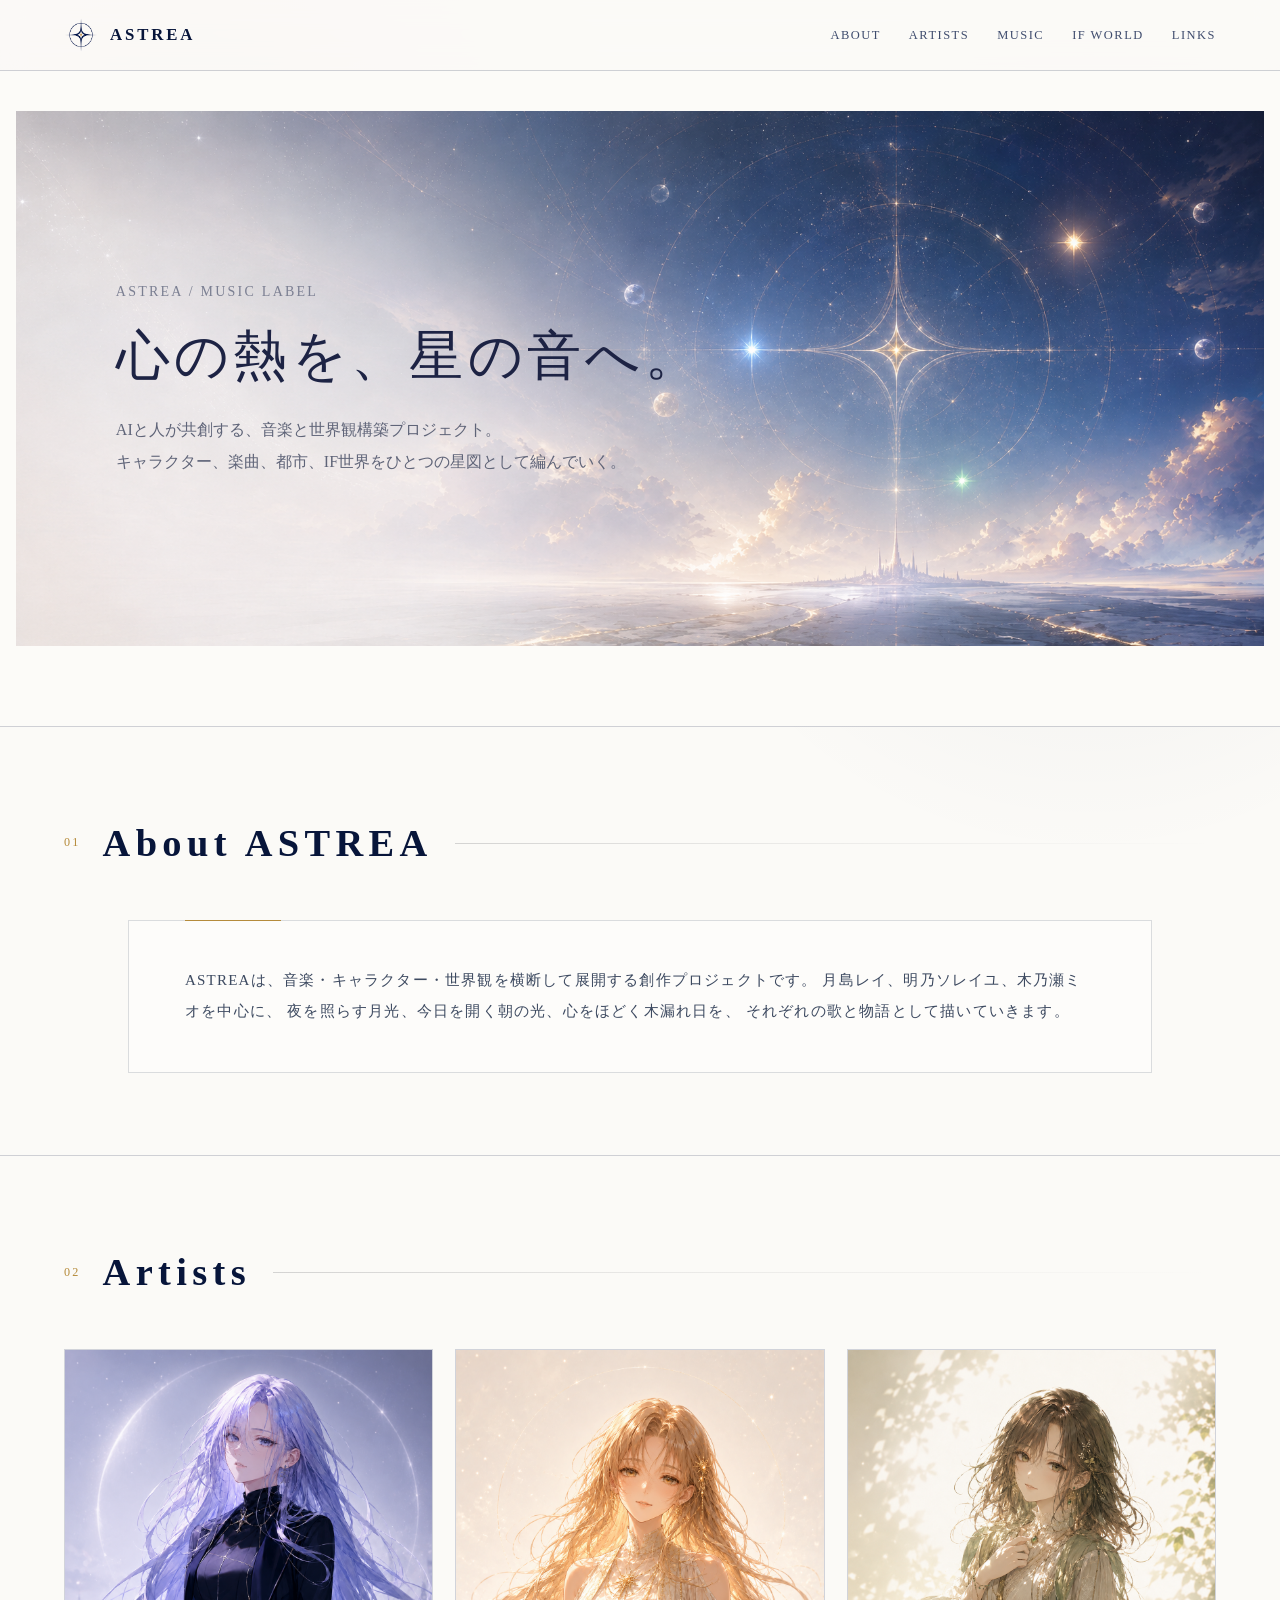
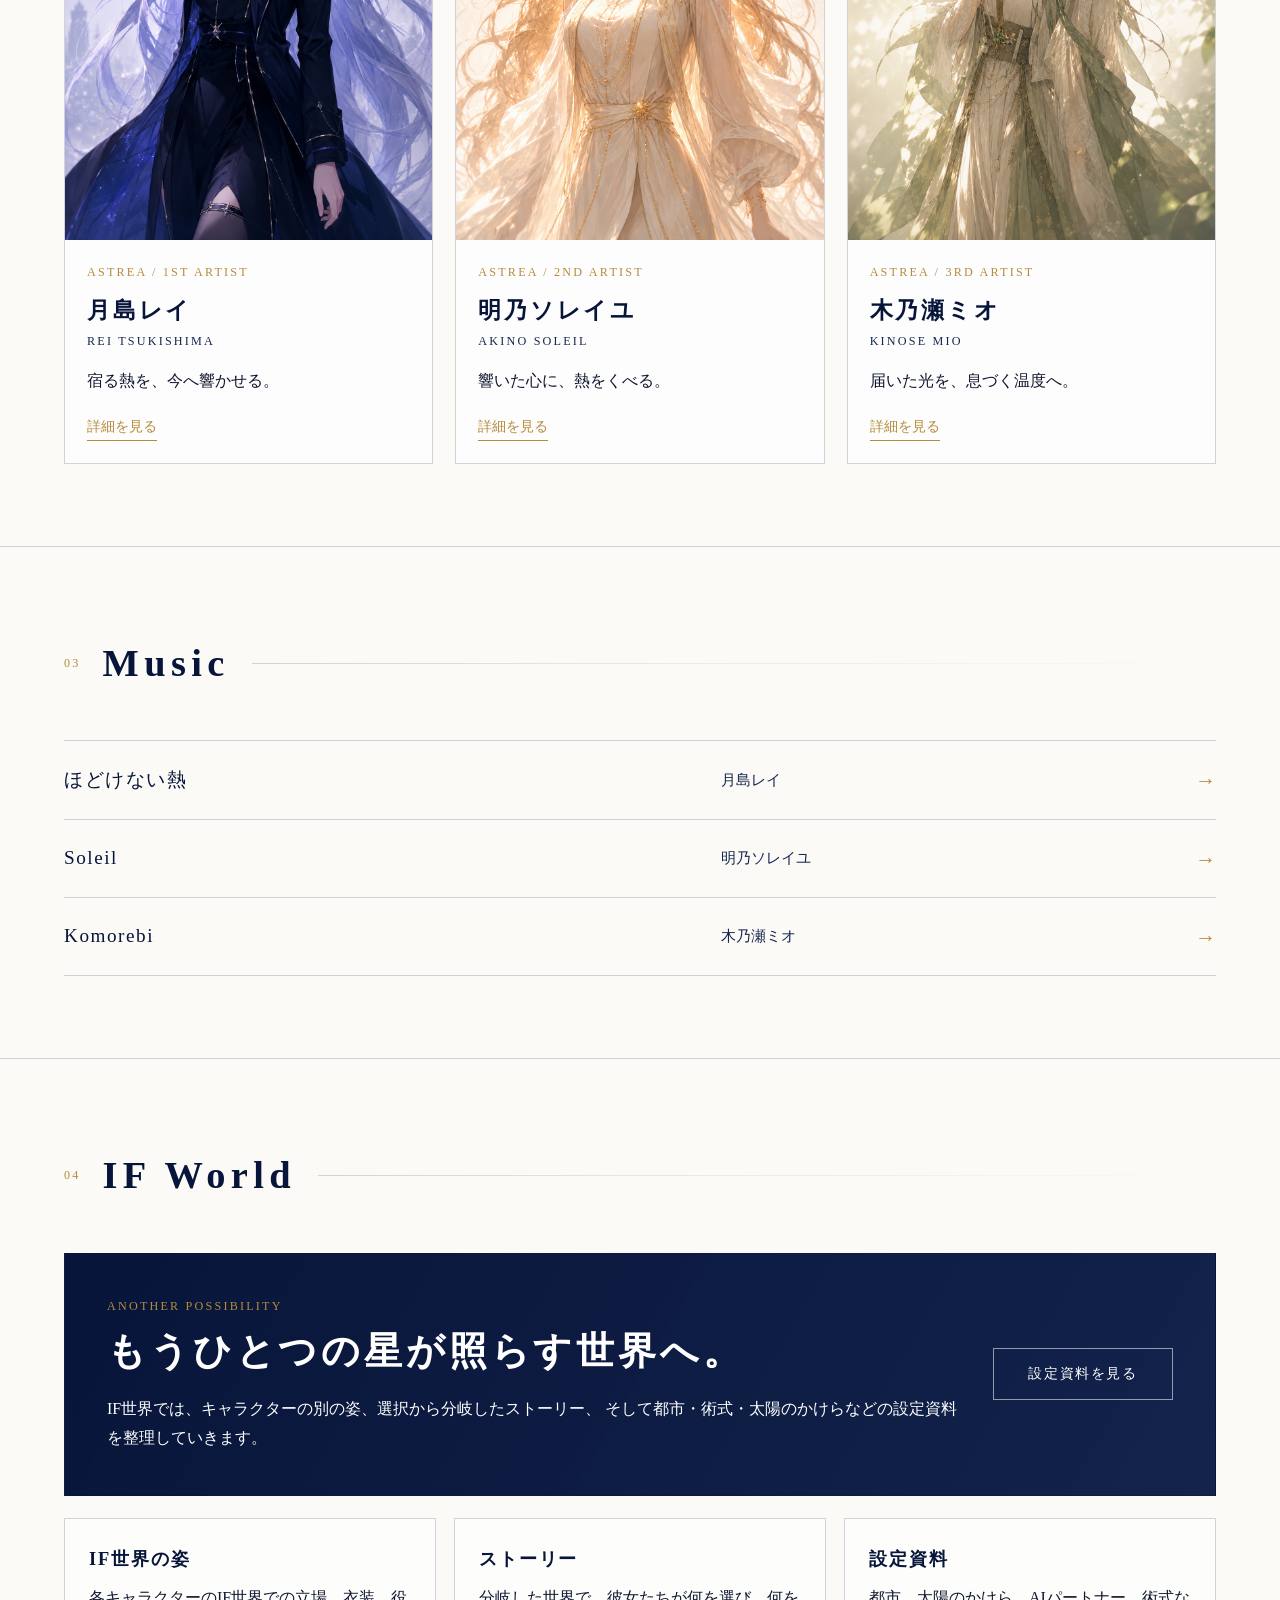
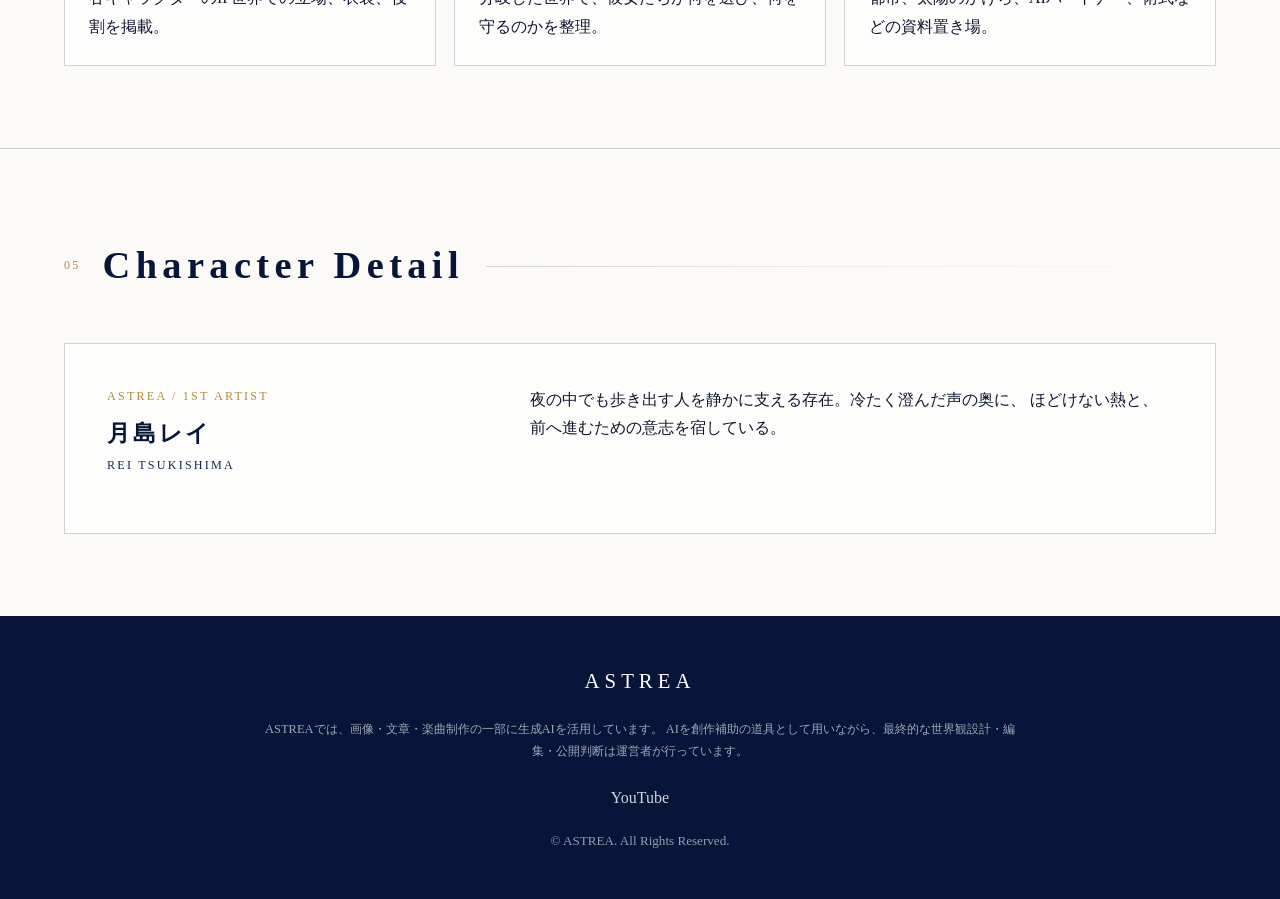
==== commit 1b305ecd: "Update index.html" ====
--- a/index.html
+++ b/index.html
@@ -43,13 +43,14 @@
         <p class="section-number">01</p>
         <h2>About ASTREA</h2>
       </div>
-      <div class="text-panel">
-        <p>
-          ASTREAは、音楽・キャラクター・世界観を横断して展開する創作プロジェクトです。
-          月島レイ、明乃ソレイユ、木乃瀬ミオを中心に、静かな熱、朝の光、木漏れ日の温度を
-          それぞれの歌と物語として描いていきます。
-        </p>
-      </div>
+  <div class="brand-statement">
+  <p>
+    ASTREAは、音楽・キャラクター・世界観を横断して展開する創作プロジェクトです。
+    月島レイ、明乃ソレイユ、木乃瀬ミオを中心に、
+    夜を照らす月光、今日を開く朝の光、心をほどく木漏れ日を、
+    それぞれの歌と物語として描いていきます。
+  </p>
+</div>
     </section>
 
     <section id="artists" class="section">
--- a/style.css
+++ b/style.css
@@ -89,13 +89,14 @@
 }
 
 .hero {
-  padding: 40px 32px 80px;
+  padding: 40px 16px 80px;
   background: #fcfbf8;
 }
 
 .hero-visual {
   position: relative;
-  max-width: 1400px;
+  width: 100%;
+  max-width: 1560px;
   margin: 0 auto;
   overflow: hidden;
 }
@@ -1906,3 +1907,36 @@
     padding: 32px 24px !important;
   }
 }
+/* ==============================
+   Brand Statement Frame
+   ASTREA本体用
+============================== */
+
+.brand-statement {
+  width: calc(100% - 128px);
+  max-width: 1400px;
+  margin: 0 auto;
+  padding: 44px 56px;
+  border: 1px solid rgba(7, 23, 53, 0.14);
+  background: rgba(255, 255, 255, 0.38);
+  position: relative;
+}
+
+.brand-statement::before {
+  content: "";
+  position: absolute;
+  top: -1px;
+  left: 56px;
+  width: 96px;
+  height: 1px;
+  background: var(--gold);
+}
+
+.brand-statement p {
+  margin: 0;
+  max-width: 920px;
+  font-size: 15px;
+  line-height: 2.1;
+  letter-spacing: 0.08em;
+  color: rgba(7, 23, 53, 0.78);
+}
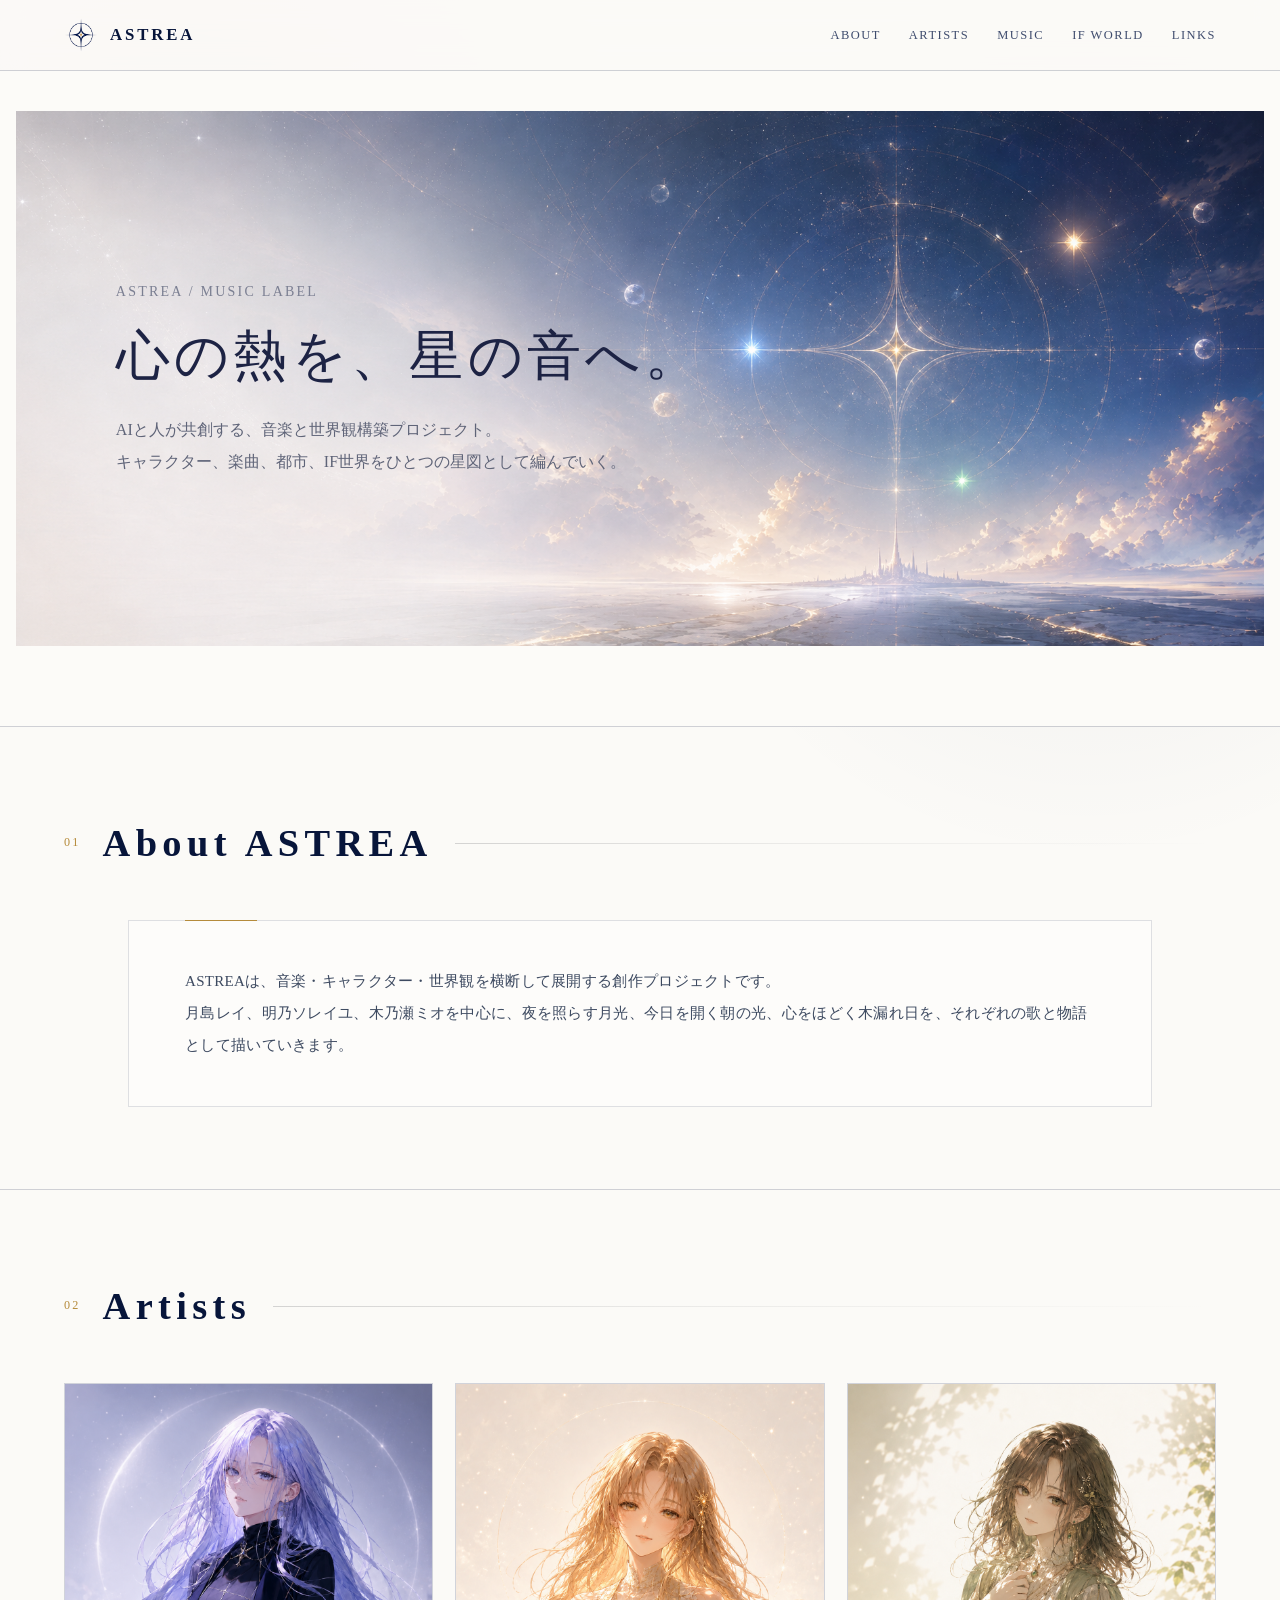
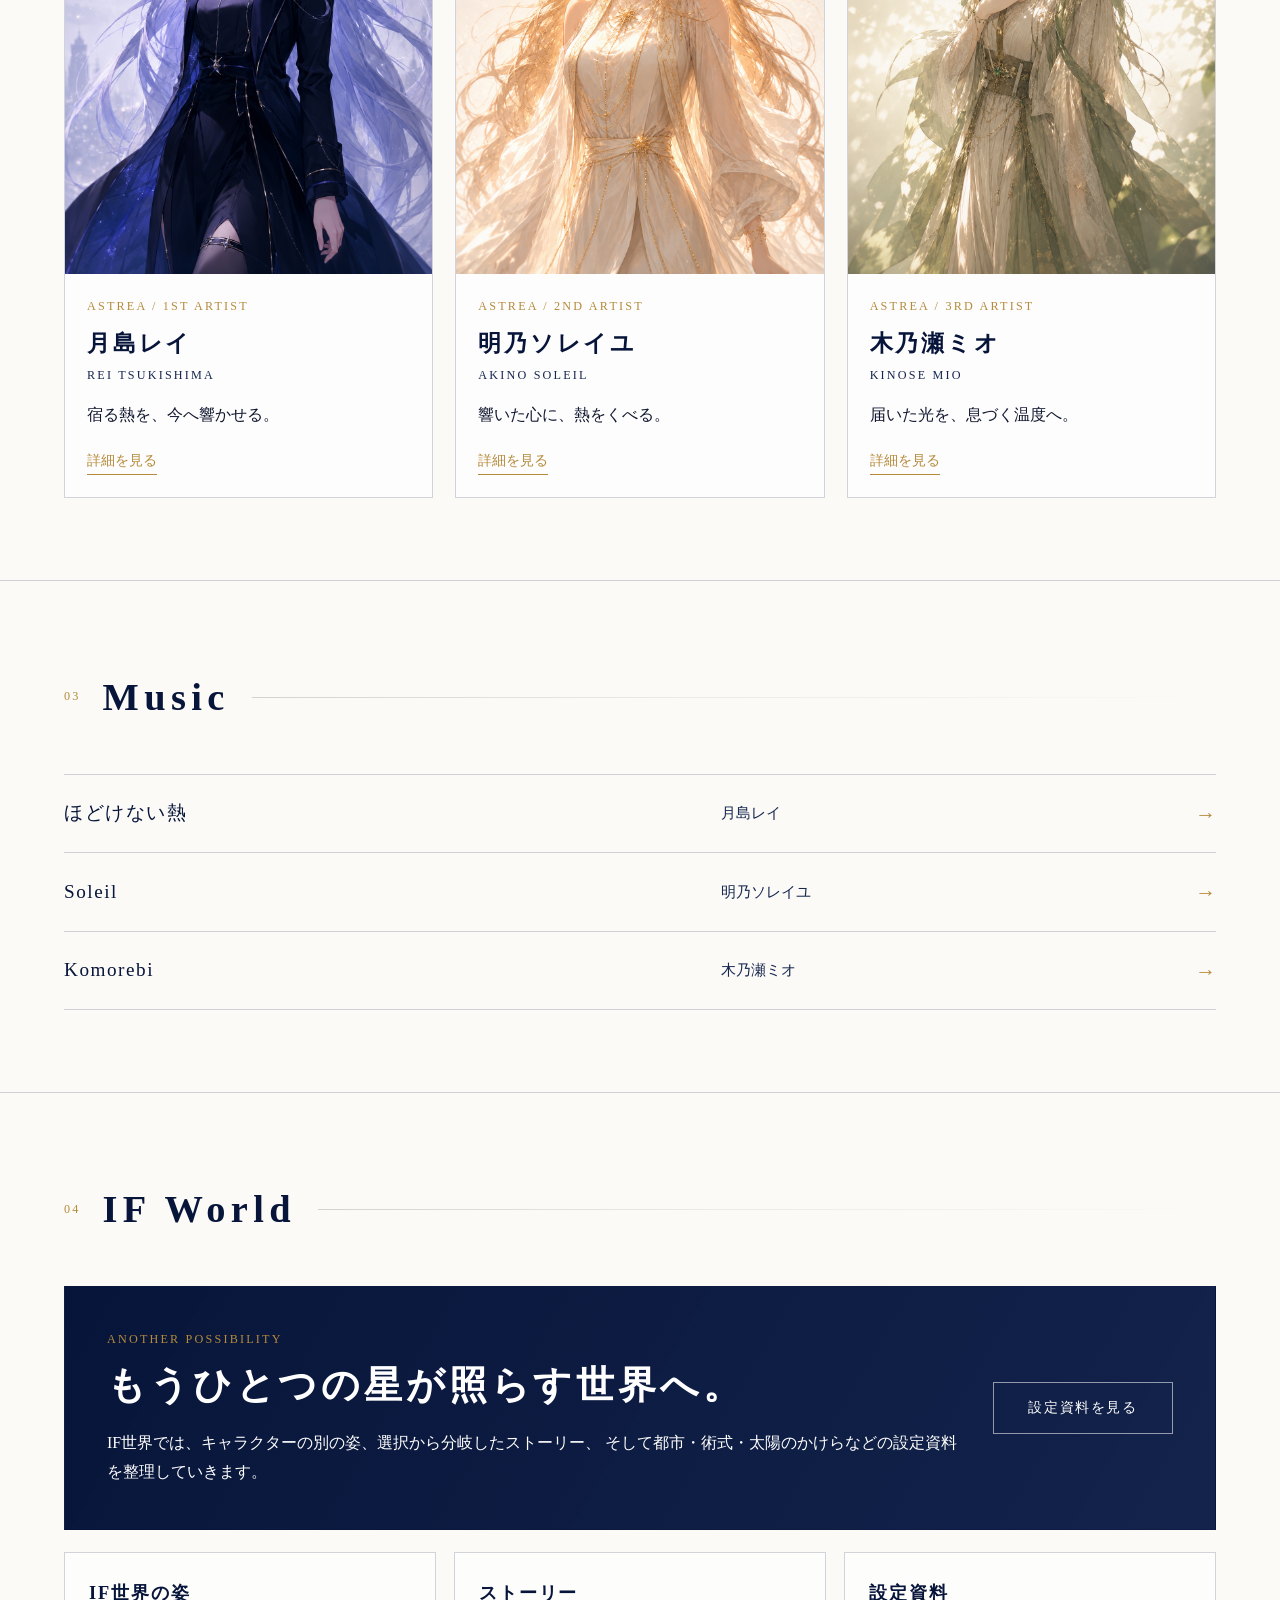
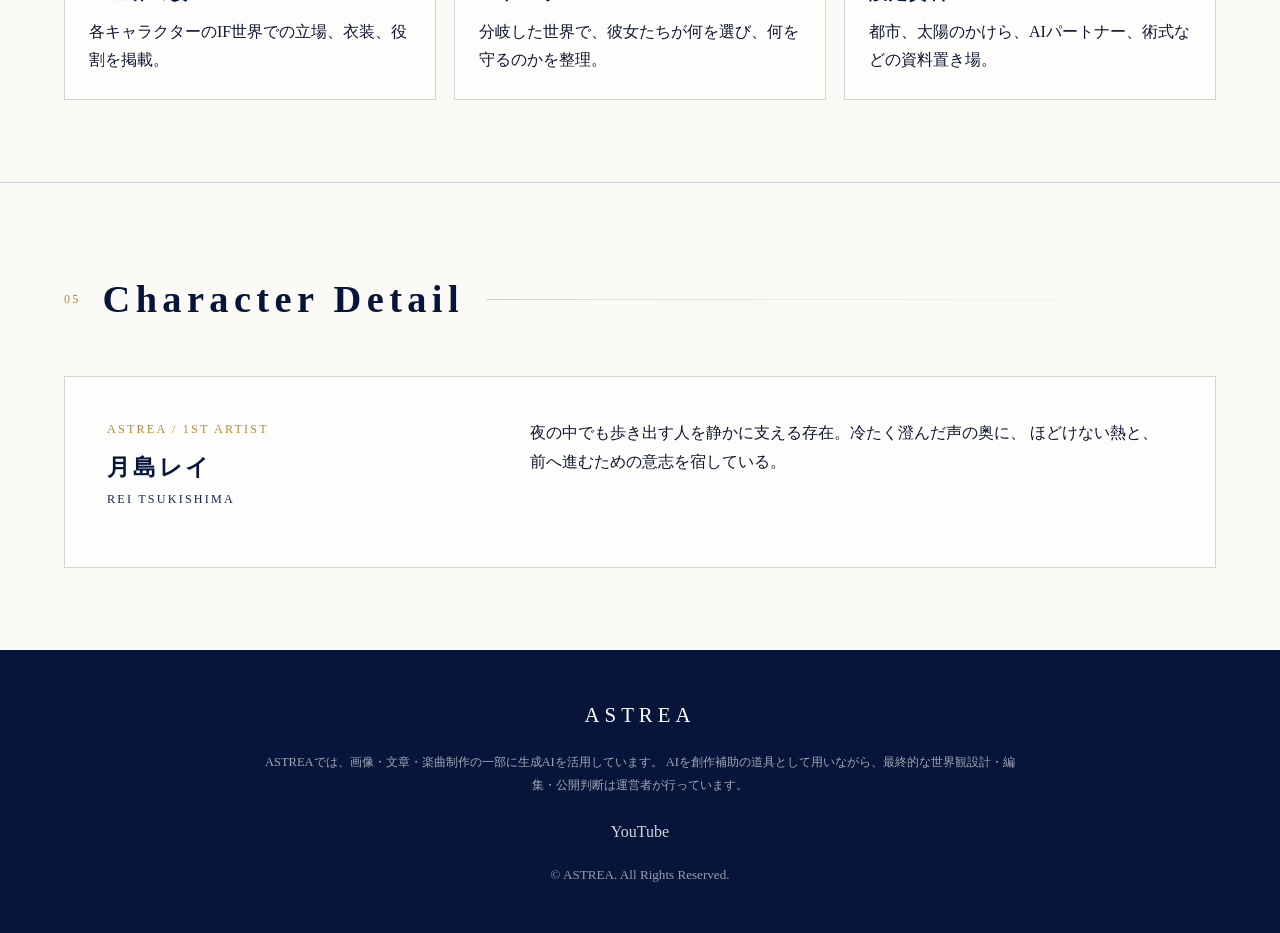
==== commit dab3b662: "Update index.html" ====
--- a/index.html
+++ b/index.html
@@ -43,12 +43,10 @@
         <p class="section-number">01</p>
         <h2>About ASTREA</h2>
       </div>
-  <div class="brand-statement">
+<div class="brand-statement">
   <p>
-    ASTREAは、音楽・キャラクター・世界観を横断して展開する創作プロジェクトです。
-    月島レイ、明乃ソレイユ、木乃瀬ミオを中心に、
-    夜を照らす月光、今日を開く朝の光、心をほどく木漏れ日を、
-    それぞれの歌と物語として描いていきます。
+    ASTREAは、音楽・キャラクター・世界観を横断して展開する創作プロジェクトです。<br>
+    月島レイ、明乃ソレイユ、木乃瀬ミオを中心に、夜を照らす月光、今日を開く朝の光、心をほどく木漏れ日を、それぞれの歌と物語として描いていきます。
   </p>
 </div>
     </section>
--- a/style.css
+++ b/style.css
@@ -1914,11 +1914,11 @@
 
 .brand-statement {
   width: calc(100% - 128px);
-  max-width: 1400px;
+  max-width: 1320px;
   margin: 0 auto;
   padding: 44px 56px;
-  border: 1px solid rgba(7, 23, 53, 0.14);
-  background: rgba(255, 255, 255, 0.38);
+  border: 1px solid rgba(7, 23, 53, 0.12);
+  background: rgba(255, 255, 255, 0.32);
   position: relative;
 }
 
@@ -1927,16 +1927,18 @@
   position: absolute;
   top: -1px;
   left: 56px;
-  width: 96px;
+  width: 72px;
   height: 1px;
   background: var(--gold);
 }
 
 .brand-statement p {
   margin: 0;
-  max-width: 920px;
+  max-width: 1080px;
   font-size: 15px;
-  line-height: 2.1;
-  letter-spacing: 0.08em;
+  line-height: 2.15;
+  letter-spacing: 0.02em;
   color: rgba(7, 23, 53, 0.78);
-}
+  line-break: strict;
+  word-break: normal;
+}
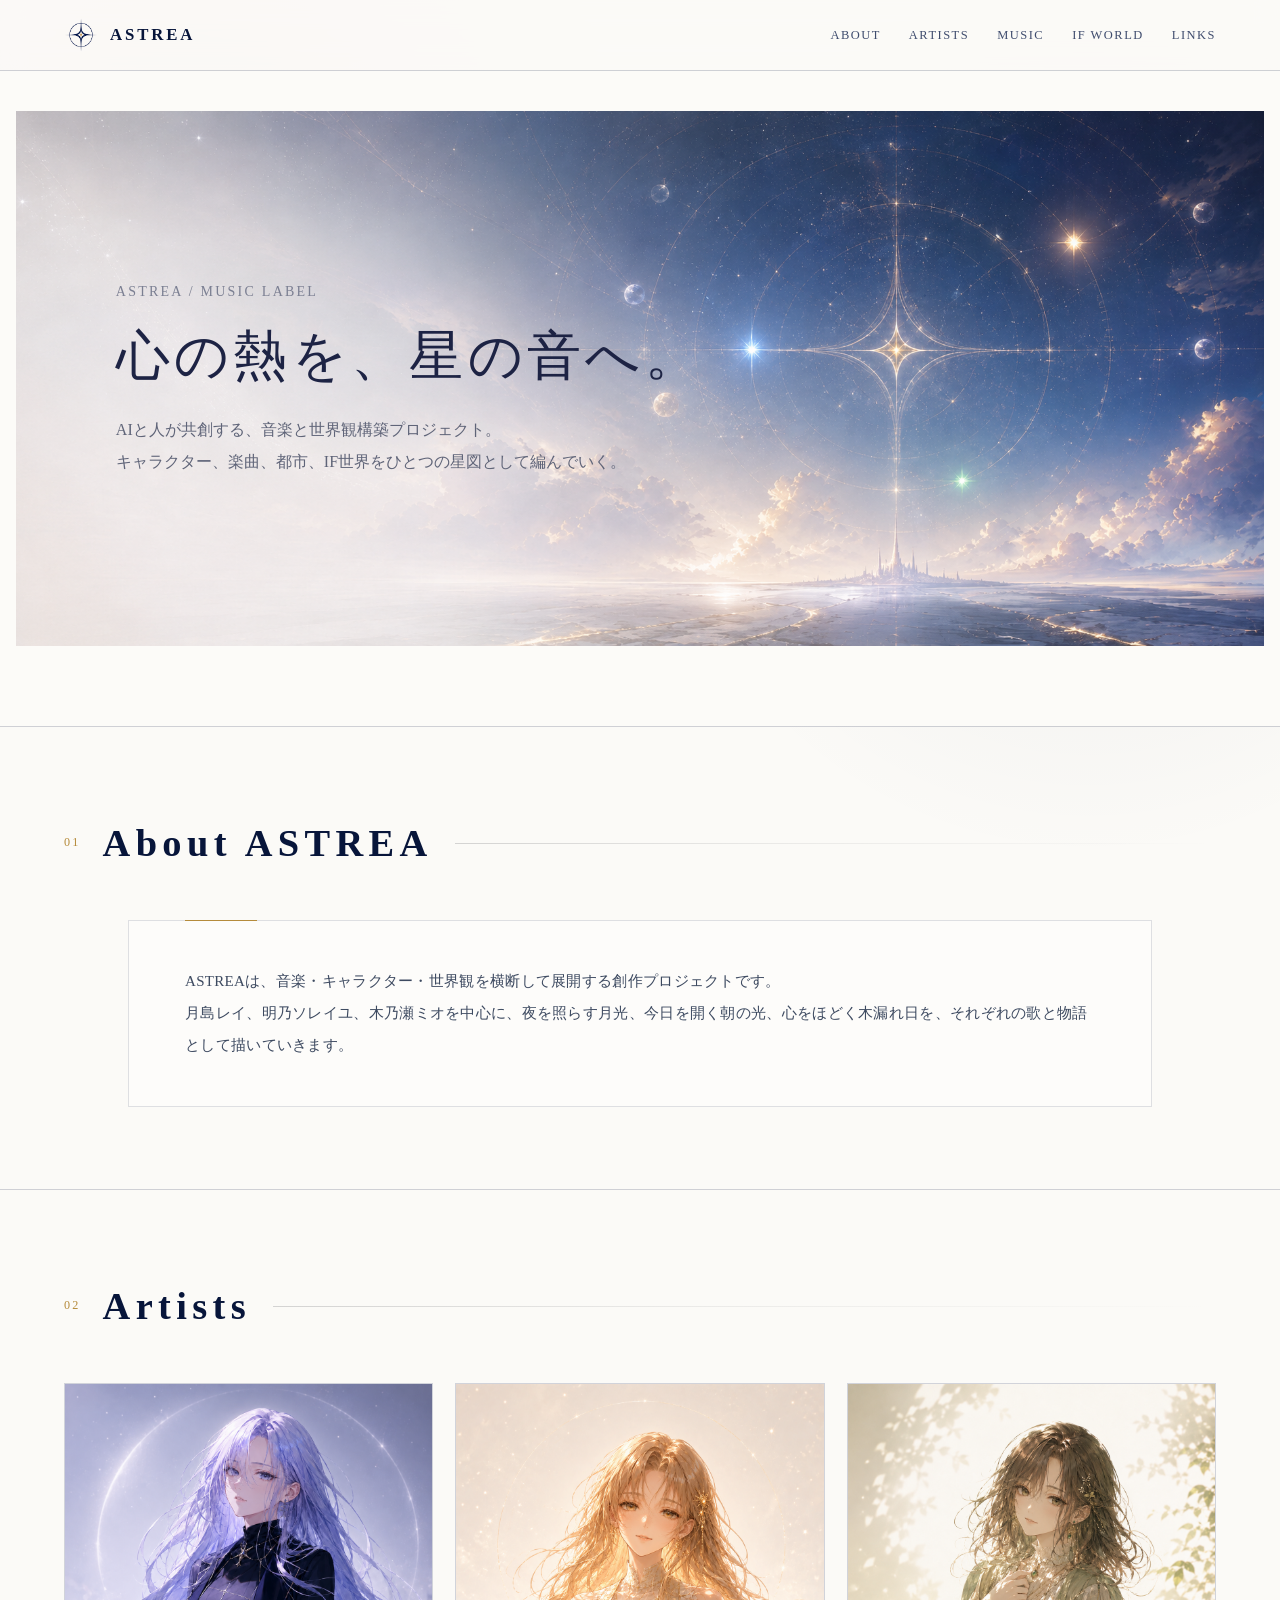
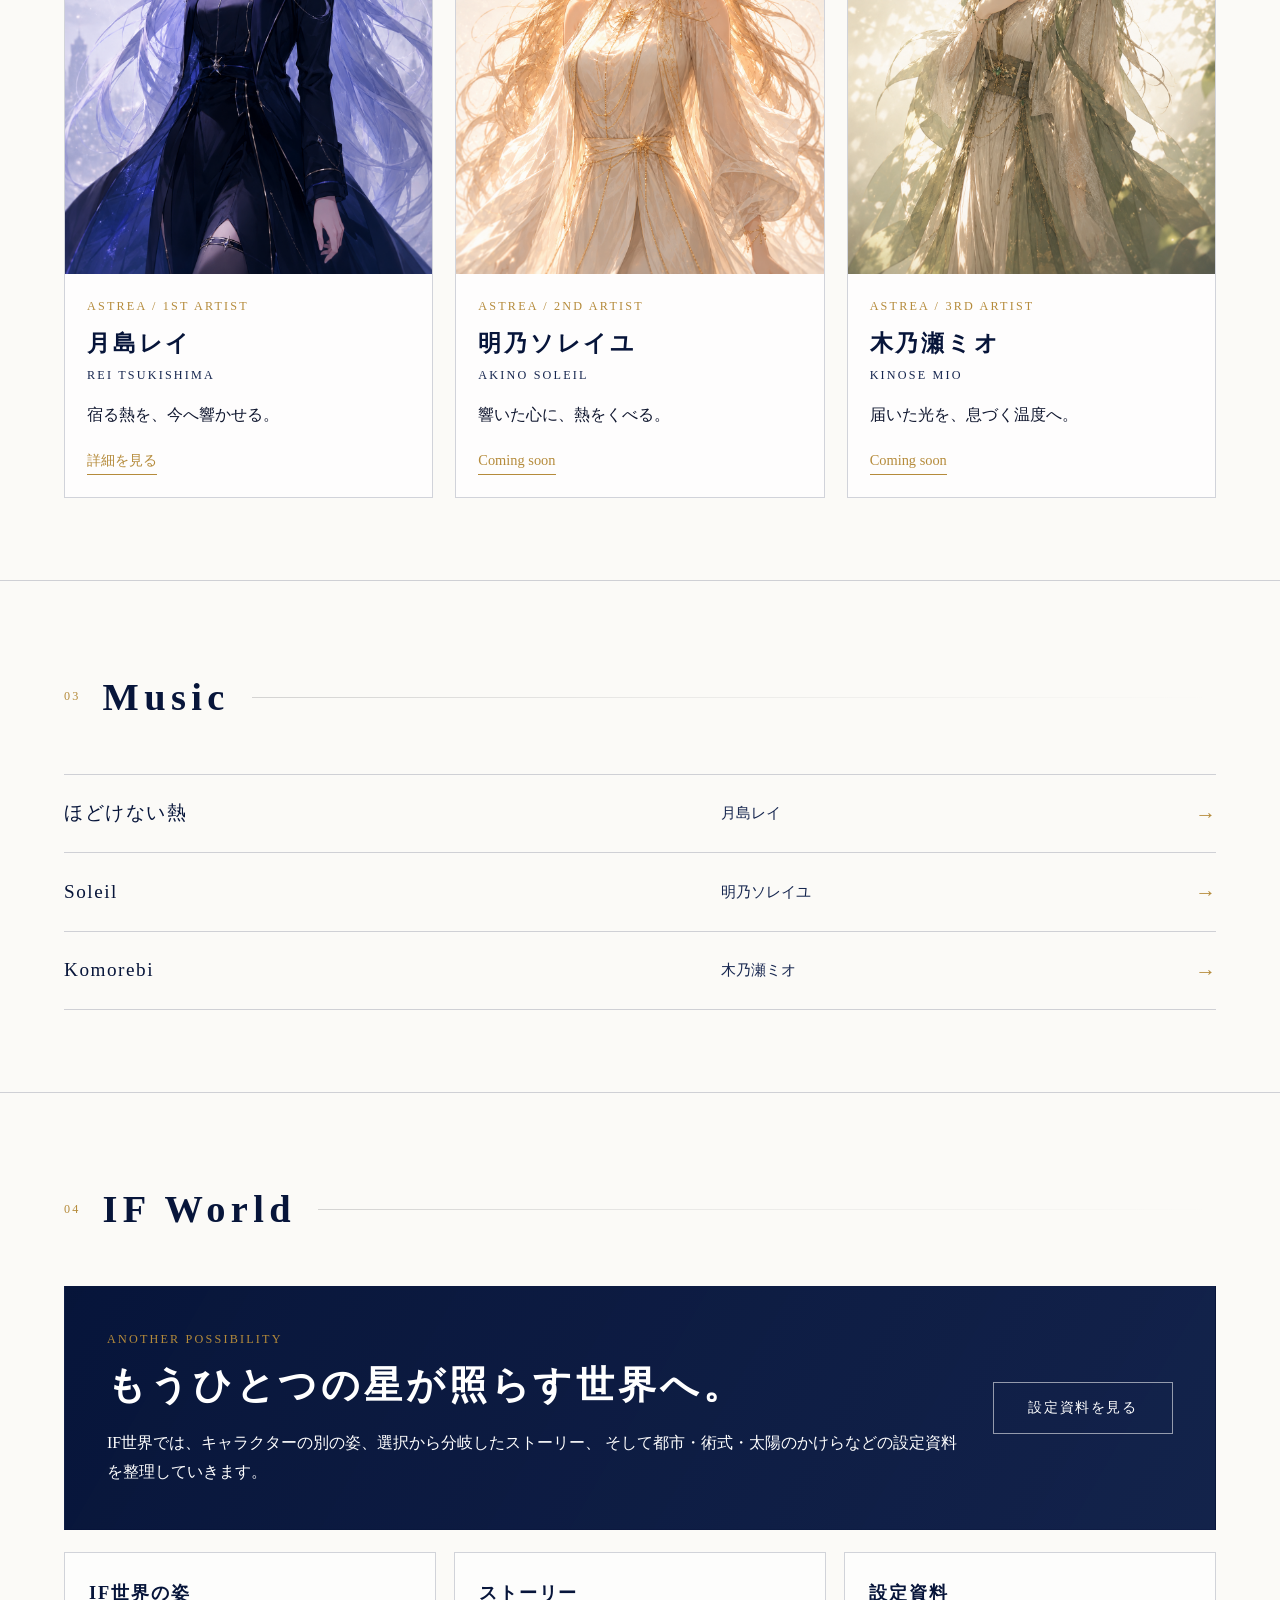
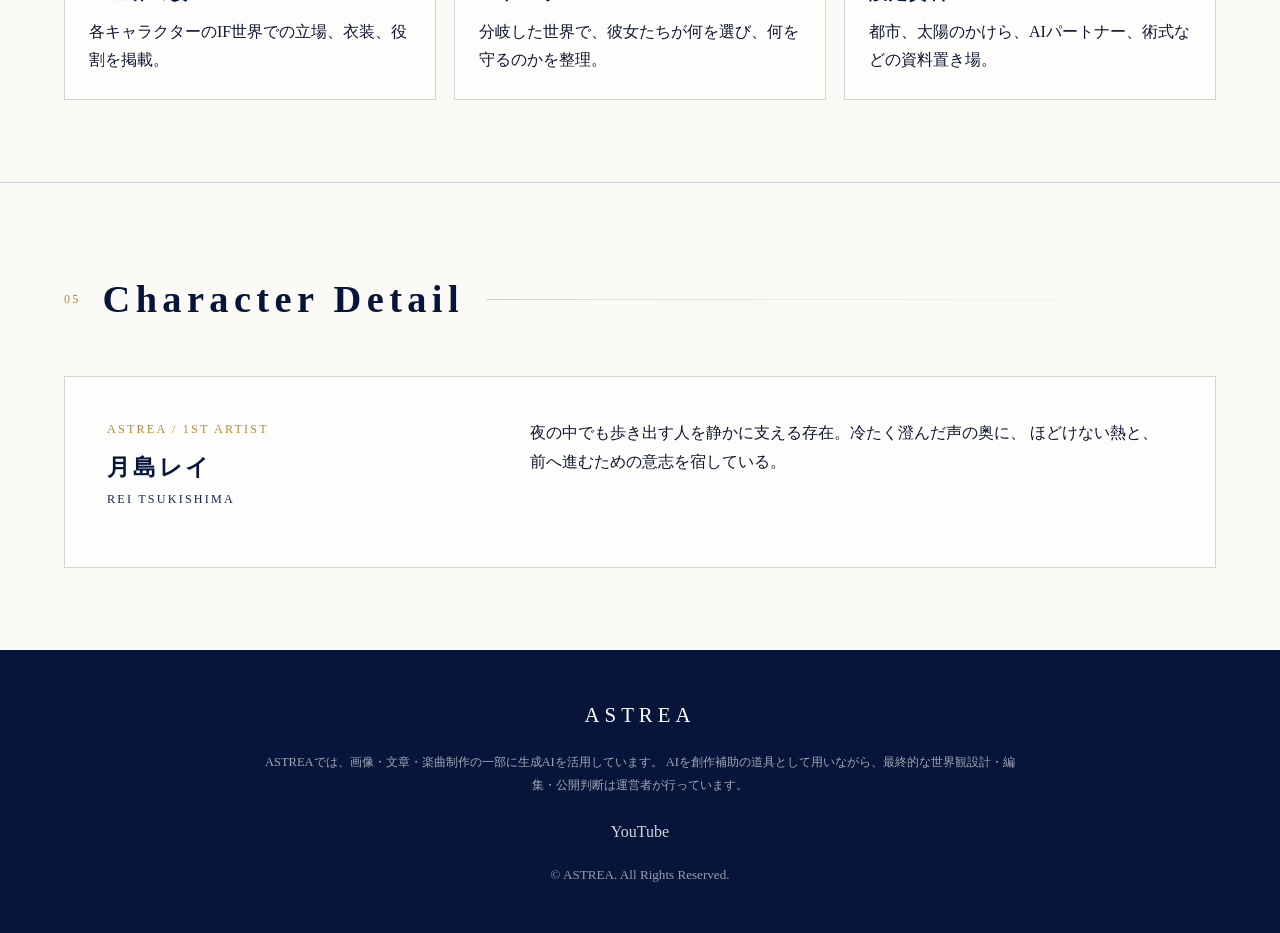
==== commit 949c6a4e: "Update index.html" ====
--- a/index.html
+++ b/index.html
@@ -76,7 +76,7 @@
             <h3>明乃ソレイユ</h3>
             <p class="roman">Akino Soleil</p>
             <p>響いた心に、熱をくべる。</p>
-            <a class="text-link" href="#soleil-detail">詳細を見る</a>
+            <a class="text-link" href="#soleil-detail">Coming soon</a>
           </div>
         </article>
 
@@ -87,7 +87,7 @@
             <h3>木乃瀬ミオ</h3>
             <p class="roman">Kinose Mio</p>
             <p>届いた光を、息づく温度へ。</p>
-            <a class="text-link" href="#mio-detail">詳細を見る</a>
+            <a class="text-link" href="#mio-detail">Coming soon</a>
           </div>
         </article>
       </div>
